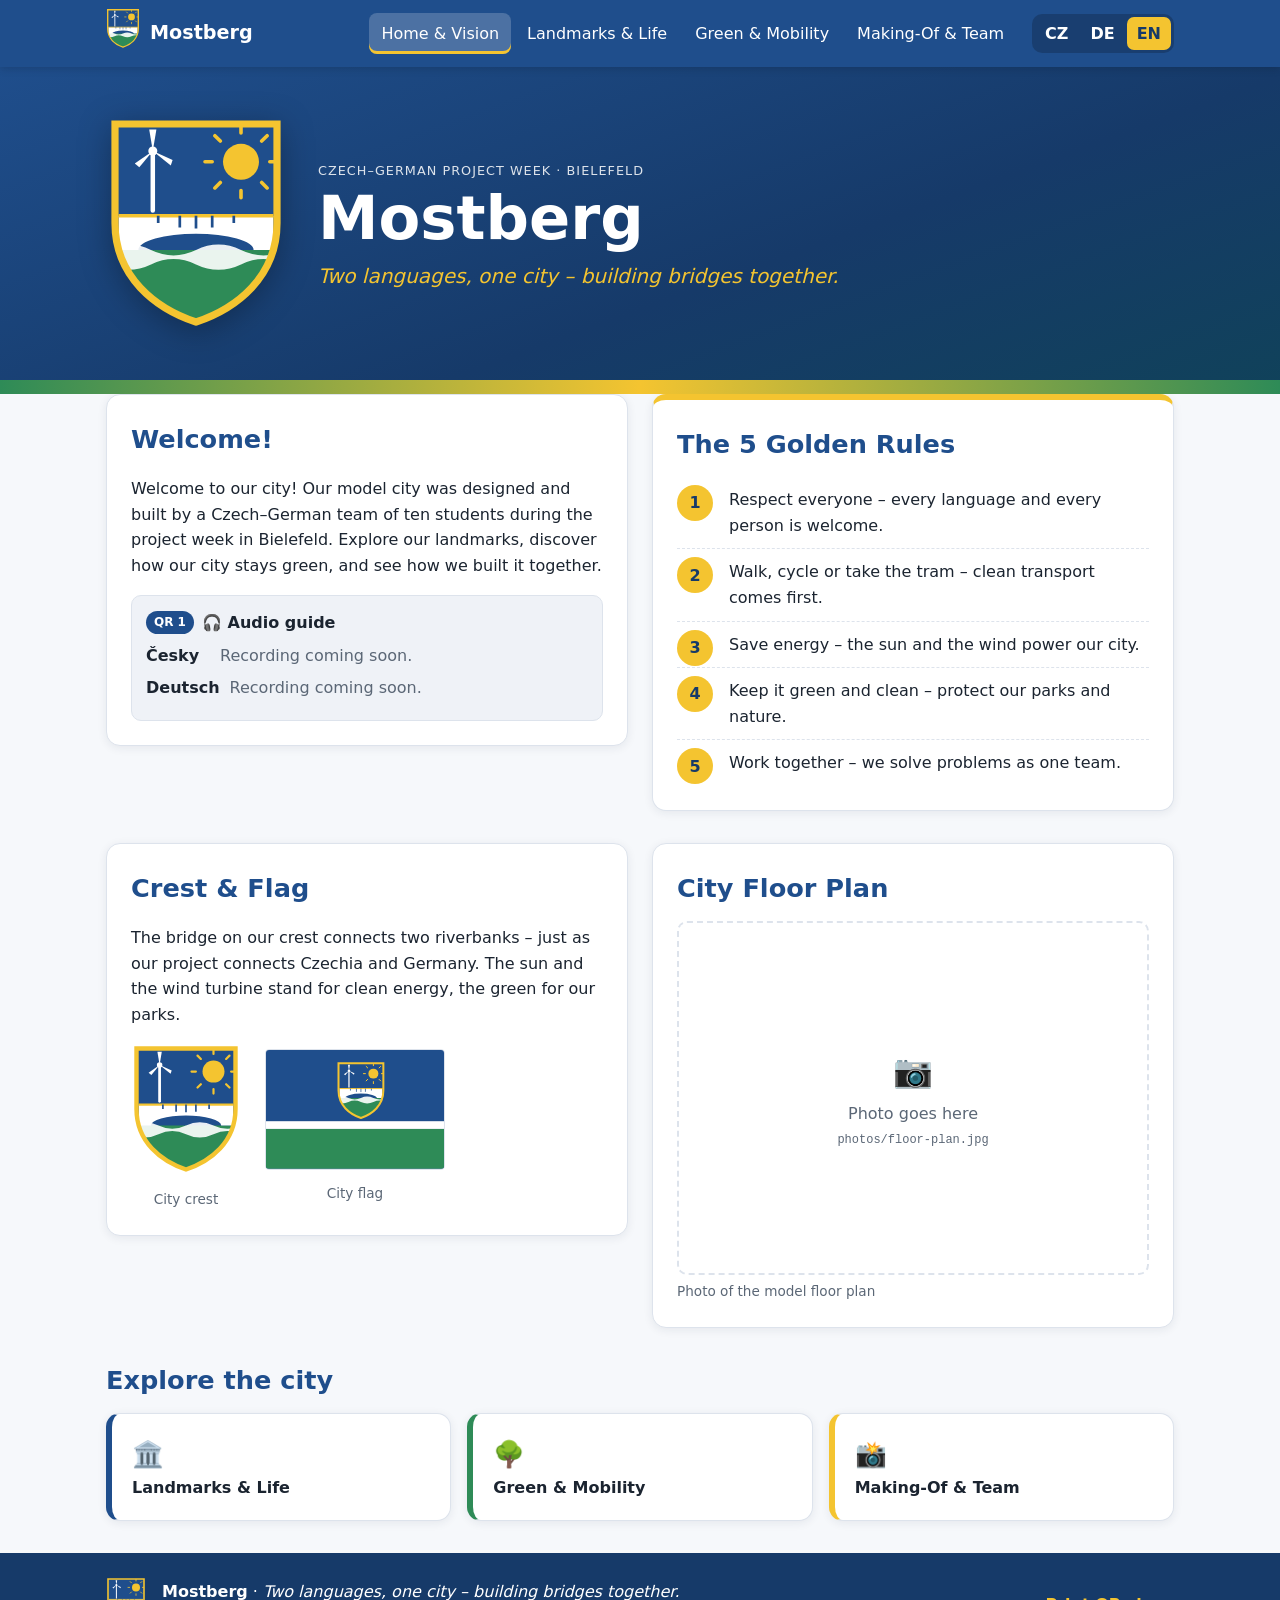
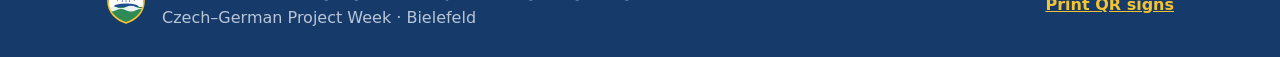
==== index.html @ d4d37b9b "Add trilingual city website (CZ/DE/EN) with QR station signs Co-Authored-By: Claude Opus 5.5 <norepl" ====
<!doctype html>
<html lang="cs">
<head>
<meta charset="utf-8">
<meta name="viewport" content="width=device-width, initial-scale=1">
<title>Mostberg</title>
<link rel="stylesheet" href="css/style.css">
</head>
<body data-title-key="nav.home">
<header id="site-header" data-page="home"></header>

<div class="hero">
  <div class="wrap hero-grid">
    <div class="hero-crest" data-crest></div>
    <div>
      <p class="kicker" data-t="home.kicker"></p>
      <h1 data-city></h1>
      <p class="motto" data-t="home.motto"></p>
    </div>
  </div>
</div>

<main class="wrap">
  <section id="welcome" class="station grid-2">
    <div class="card">
      <h2 data-t="home.welcomeTitle"></h2>
      <p data-t="home.welcome"></p>
      <div class="audio" data-audio="1"></div>
    </div>
    <div class="card rules-card" id="rules">
      <h2 data-t="home.rulesTitle"></h2>
      <ol class="rules" data-list="home.rules"></ol>
    </div>
  </section>

  <section id="identity" class="grid-2">
    <div class="card">
      <h2 data-t="home.identityTitle"></h2>
      <p data-t="home.identity"></p>
      <div class="identity">
        <figure><div class="crest-box" data-crest></div><figcaption data-t="home.crestCap"></figcaption></figure>
        <figure><div class="flag-box" data-flag></div><figcaption data-t="home.flagCap"></figcaption></figure>
      </div>
    </div>
    <div class="card">
      <h2 data-t="home.planTitle"></h2>
      <figure class="photo" data-photo="photos/floor-plan.jpg" data-cap="home.planCap"></figure>
    </div>
  </section>

  <section>
    <h2 data-t="home.explore"></h2>
    <div class="tiles">
      <a class="tile" data-href="landmarks.html"><span>🏛️</span><b data-t="nav.landmarks"></b></a>
      <a class="tile green" data-href="green.html"><span>🌳</span><b data-t="nav.green"></b></a>
      <a class="tile gold" data-href="team.html"><span>📸</span><b data-t="nav.team"></b></a>
    </div>
  </section>
</main>

<footer id="site-footer"></footer>
<script src="js/content.js"></script>
<script src="js/site.js"></script>
</body>
</html>
---- css/style.css ----
:root {
  --blue: #1f4e8c;
  --blue-d: #163a69;
  --green: #2e8b57;
  --gold: #f4c430;
  --bg: #f6f8fb;
  --card: #ffffff;
  --ink: #1b2430;
  --muted: #5b6776;
  --line: #dde3ec;
  --radius: 14px;
  --shadow: 0 2px 10px rgba(20, 40, 70, .08);
}
@media (prefers-color-scheme: dark) {
  :root {
    --bg: #0f1620;
    --card: #17212e;
    --ink: #e8edf4;
    --muted: #9aa7b8;
    --line: #2a3747;
    --shadow: 0 2px 10px rgba(0, 0, 0, .35);
  }
}

* { box-sizing: border-box; }
html { scroll-behavior: smooth; scroll-padding-top: 80px; }
body {
  margin: 0;
  font-family: "Segoe UI", system-ui, -apple-system, Roboto, "Helvetica Neue", Arial, sans-serif;
  background: var(--bg);
  color: var(--ink);
  line-height: 1.6;
}
img { max-width: 100%; display: block; }
a { color: var(--blue); }
@media (prefers-color-scheme: dark) { a { color: #8fb6ec; } }
.muted { color: var(--muted); }
.wrap { max-width: 1100px; margin: 0 auto; padding: 0 16px; }

/* ---------- Header ---------- */
#site-header {
  position: sticky; top: 0; z-index: 10;
  background: var(--blue); color: #fff;
  box-shadow: 0 2px 8px rgba(0,0,0,.15);
}
.bar {
  max-width: 1100px; margin: 0 auto; padding: 8px 16px;
  display: flex; align-items: center; gap: 16px; flex-wrap: wrap;
}
.brand { display: flex; align-items: center; gap: 10px; color: #fff; text-decoration: none; font-weight: 700; font-size: 1.2rem; }
.brand-crest svg { width: 34px; height: 41px; }
.nav { display: flex; gap: 4px; margin-left: auto; flex-wrap: wrap; }
.nav a {
  color: #fff; text-decoration: none; padding: 8px 12px; border-radius: 8px;
  font-weight: 500; white-space: nowrap;
}
.nav a:hover { background: rgba(255,255,255,.12); }
.nav a[aria-current="page"] { background: rgba(255,255,255,.2); box-shadow: inset 0 -3px 0 var(--gold); }
.langs { display: flex; gap: 2px; background: rgba(0,0,0,.2); padding: 3px; border-radius: 10px; }
.langs button {
  border: 0; background: transparent; color: #fff; font: inherit; font-weight: 700;
  padding: 4px 10px; border-radius: 7px; cursor: pointer;
}
.langs button[aria-pressed="true"] { background: var(--gold); color: var(--blue-d); }
.menu-btn { display: none; margin-left: auto; background: none; border: 0; color: #fff; font-size: 1.6rem; cursor: pointer; }

@media (max-width: 860px) {
  .menu-btn { display: block; }
  .nav { display: none; width: 100%; flex-direction: column; margin: 0; }
  #site-header.open .nav { display: flex; }
  .langs { order: 2; }
  .bar { gap: 10px; }
}

/* ---------- Hero ---------- */
.hero {
  background: linear-gradient(160deg, var(--blue) 0%, var(--blue-d) 60%, #10425a 100%);
  color: #fff; padding: 48px 0 56px; position: relative; overflow: hidden;
}
.hero::after {
  content: ""; position: absolute; left: 0; right: 0; bottom: 0; height: 14px;
  background: linear-gradient(90deg, var(--green), var(--gold), var(--green));
}
.hero-grid { display: grid; grid-template-columns: 180px 1fr; gap: 32px; align-items: center; }
.hero-crest svg { width: 180px; height: auto; filter: drop-shadow(0 6px 16px rgba(0,0,0,.3)); }
.kicker { text-transform: uppercase; letter-spacing: .08em; font-size: .8rem; opacity: .85; margin: 0; }
.hero h1 { font-size: clamp(2.4rem, 6vw, 3.8rem); margin: 4px 0 8px; line-height: 1.1; }
.motto { font-size: 1.25rem; font-style: italic; color: var(--gold); margin: 0; }
@media (max-width: 640px) {
  .hero-grid { grid-template-columns: 1fr; text-align: center; }
  .hero-crest svg { width: 130px; margin: 0 auto; }
}

.page-head { background: var(--blue); color: #fff; padding: 36px 0 40px; position: relative; }
.page-head::after { content: ""; position: absolute; left: 0; right: 0; bottom: 0; height: 8px; background: linear-gradient(90deg, var(--green), var(--gold), var(--green)); }
.page-head h1 { margin: 0 0 6px; font-size: clamp(1.8rem, 5vw, 2.6rem); }
.page-head p { margin: 0; opacity: .9; max-width: 720px; }

/* ---------- Sections & cards ---------- */
main { padding: 32px 0 48px; }
section { margin: 0 0 32px; }
h2 { color: var(--blue); margin: 0 0 12px; font-size: 1.6rem; }
@media (prefers-color-scheme: dark) { h2 { color: #8fb6ec; } }
h3 { margin: 0 0 6px; }
.card {
  background: var(--card); border: 1px solid var(--line); border-radius: var(--radius);
  box-shadow: var(--shadow); padding: 24px;
}
.grid-2 { display: grid; grid-template-columns: 1fr 1fr; gap: 24px; align-items: start; }
.grid-3 { display: grid; grid-template-columns: repeat(3, 1fr); gap: 20px; }
@media (max-width: 760px) { .grid-2, .grid-3 { grid-template-columns: 1fr; } }

.station { scroll-margin-top: 80px; transition: box-shadow .3s; }
.flash { animation: flash 2.2s ease-out; }
@keyframes flash { 0%, 30% { box-shadow: 0 0 0 4px var(--gold), var(--shadow); } 100% { box-shadow: var(--shadow); } }

/* Golden rules */
.rules { counter-reset: r; list-style: none; padding: 0; margin: 0; }
.rules li {
  counter-increment: r; position: relative; padding: 10px 0 10px 52px;
  border-bottom: 1px dashed var(--line); font-weight: 500;
}
.rules li:last-child { border-bottom: 0; }
.rules li::before {
  content: counter(r); position: absolute; left: 0; top: 8px;
  width: 36px; height: 36px; border-radius: 50%;
  background: var(--gold); color: var(--blue-d); font-weight: 800;
  display: grid; place-items: center;
}
.rules-card { border-top: 6px solid var(--gold); }

/* Identity */
.identity { display: flex; gap: 24px; align-items: center; flex-wrap: wrap; margin-top: 12px; }
.identity figure { margin: 0; text-align: center; }
.identity .crest-box svg { width: 110px; height: auto; }
.identity .flag-box svg { width: 180px; height: auto; border: 1px solid var(--line); border-radius: 4px; }
.identity figcaption, figure figcaption { font-size: .85rem; color: var(--muted); margin-top: 6px; }

/* Photos */
figure.photo { margin: 0; }
figure.photo img { border-radius: 10px; width: 100%; aspect-ratio: 4/3; object-fit: cover; background: var(--line); }
.ph {
  aspect-ratio: 4/3; border-radius: 10px; border: 2px dashed var(--line);
  display: flex; flex-direction: column; align-items: center; justify-content: center; gap: 4px;
  color: var(--muted); text-align: center; padding: 12px;
}
.ph-icon { font-size: 2rem; }
.ph code { font-size: .75rem; }
.photos-2 { display: grid; grid-template-columns: 1fr 1fr; gap: 12px; }

/* Audio */
.audio {
  margin-top: 16px; padding: 14px; border-radius: 10px;
  background: rgba(31, 78, 140, .07); border: 1px solid var(--line);
}
.audio-head { font-weight: 700; margin-bottom: 8px; display: flex; align-items: center; gap: 8px; }
.qr-badge { background: var(--blue); color: #fff; font-size: .75rem; padding: 2px 8px; border-radius: 999px; }
.audio-row { display: flex; align-items: center; gap: 10px; margin: 6px 0; flex-wrap: wrap; }
.audio-lang { min-width: 64px; font-weight: 600; }
.audio audio { flex: 1; min-width: 200px; height: 36px; }

/* Explore tiles */
.tiles { display: grid; grid-template-columns: repeat(3, 1fr); gap: 16px; }
.tile {
  display: block; text-decoration: none; color: var(--ink);
  background: var(--card); border: 1px solid var(--line); border-radius: var(--radius);
  padding: 20px; box-shadow: var(--shadow); border-left: 6px solid var(--blue);
  font-weight: 700; transition: transform .15s;
}
.tile:hover { transform: translateY(-2px); }
.tile.green { border-left-color: var(--green); }
.tile.gold { border-left-color: var(--gold); }
.tile span { display: block; font-size: 1.6rem; }
@media (max-width: 760px) { .tiles { grid-template-columns: 1fr; } }

/* Diary */
.timeline { display: grid; grid-template-columns: 1fr 1fr; gap: 20px; }
.day { border-top: 6px solid var(--blue); }
.day.two { border-top-color: var(--green); }
@media (max-width: 760px) { .timeline { grid-template-columns: 1fr; } }

/* Team */
.pairs { display: grid; grid-template-columns: repeat(auto-fill, minmax(200px, 1fr)); gap: 16px; }
.pair { padding: 18px; }
.pair-num { font-weight: 800; color: var(--blue); }
@media (prefers-color-scheme: dark) { .pair-num { color: #8fb6ec; } }
.pair-role { font-size: .9rem; color: var(--muted); margin-bottom: 8px; min-height: 2.8em; }
.pair ul { list-style: none; padding: 0; margin: 0; }
.pair li { display: flex; gap: 8px; align-items: center; margin: 4px 0; }
.tag { font-size: .7rem; font-weight: 800; padding: 1px 6px; border-radius: 4px; color: #fff; }
.tag.cz { background: #c8102e; }
.tag.de { background: #222; }

/* Gallery */
.gallery { display: grid; grid-template-columns: repeat(auto-fill, minmax(180px, 1fr)); gap: 10px; }
.gallery img { width: 100%; aspect-ratio: 1; object-fit: cover; border-radius: 8px; transition: transform .15s; }
.gallery a:hover img { transform: scale(1.03); }
.gallery .empty { grid-column: 1 / -1; }

/* Footer */
#site-footer { background: var(--blue-d); color: #fff; padding: 24px 0; }
.foot-inner { max-width: 1100px; margin: 0 auto; padding: 0 16px; display: flex; align-items: center; gap: 16px; flex-wrap: wrap; }
.foot-crest svg { width: 40px; height: auto; }
#site-footer .muted { color: #b9c6d8; }
.print-link { margin-left: auto; color: var(--gold) !important; font-weight: 600; }
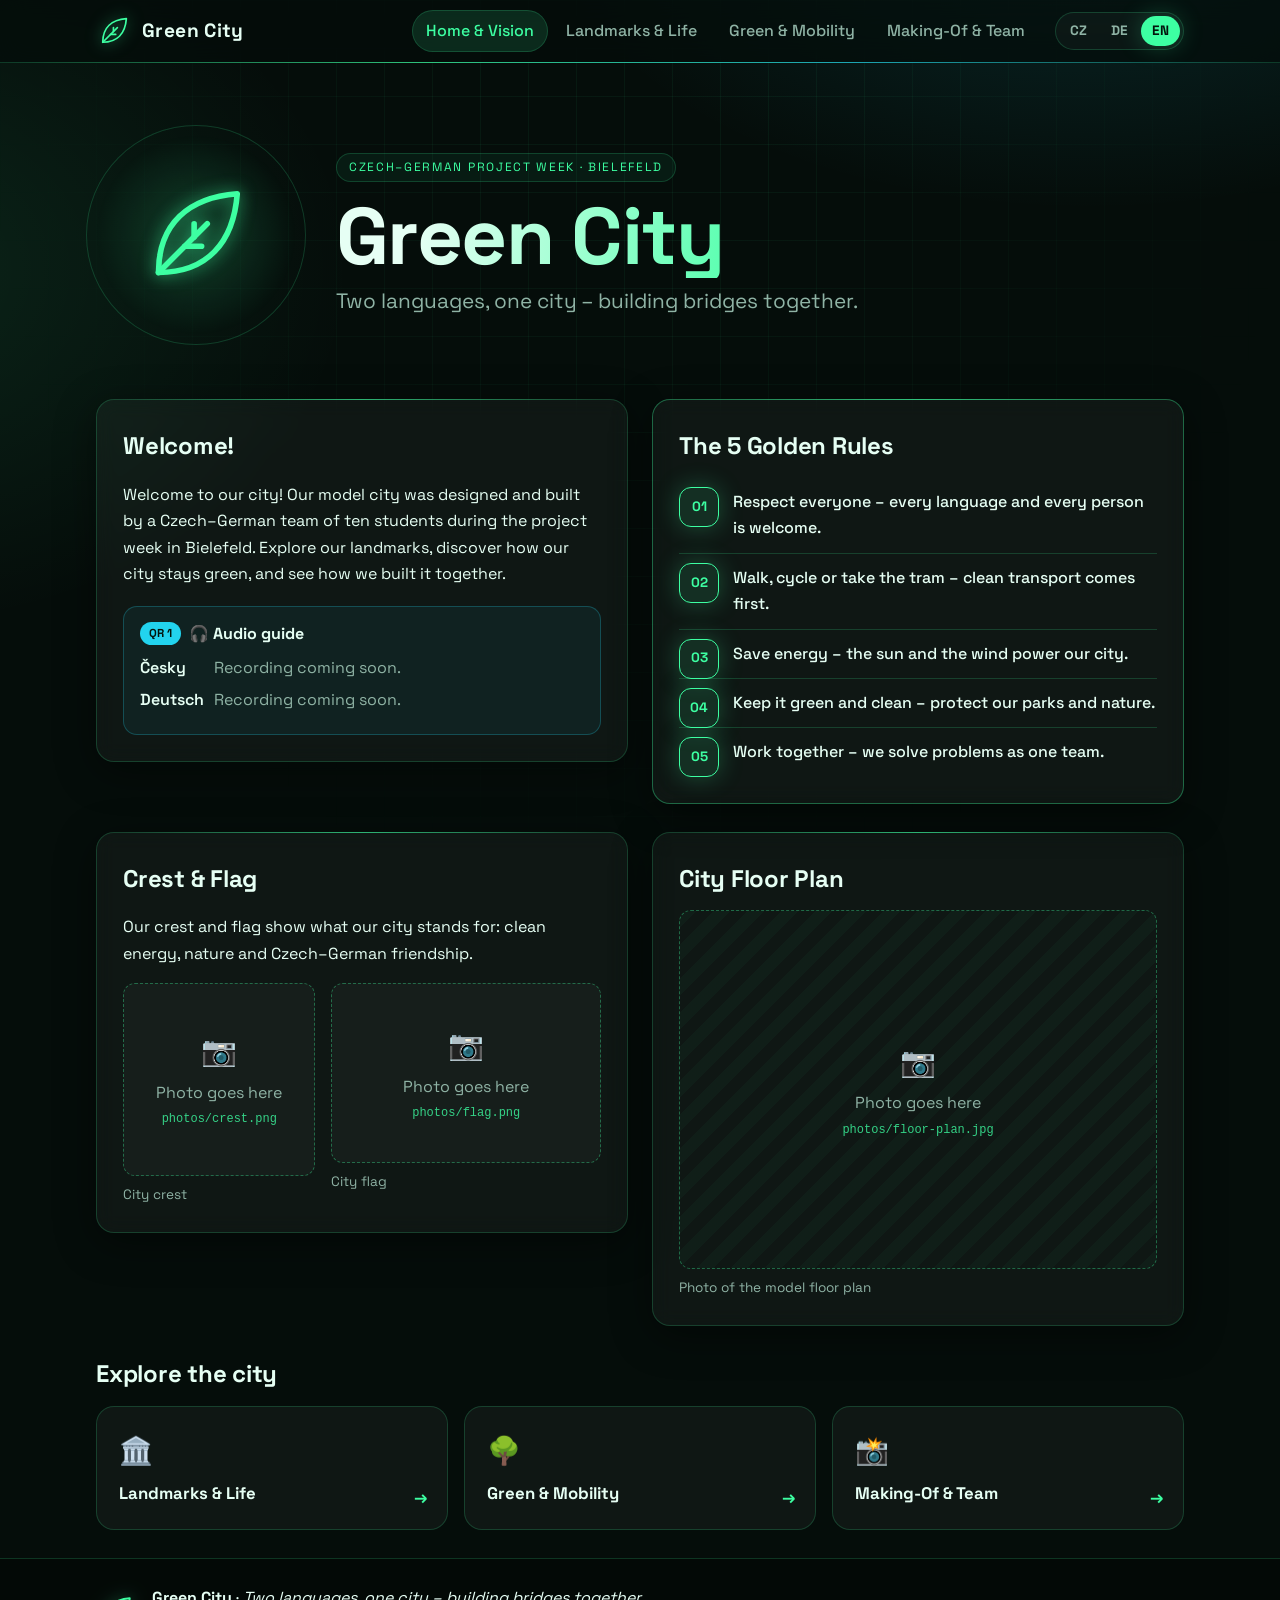
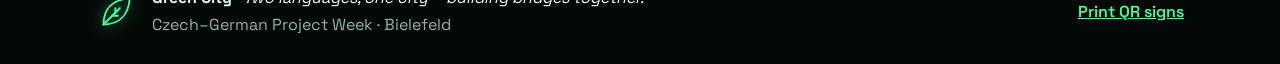
==== commit 98b8fa48: "Futuristic green theme; crest, flag and name left for the team's own designs Co-Authored-By: Claude " ====
--- a/index.html
+++ b/index.html
@@ -3,7 +3,7 @@
 <head>
 <meta charset="utf-8">
 <meta name="viewport" content="width=device-width, initial-scale=1">
-<title>Mostberg</title>
+<title>City</title>
 <link rel="stylesheet" href="css/style.css">
 </head>
 <body data-title-key="nav.home">
@@ -38,8 +38,8 @@
       <h2 data-t="home.identityTitle"></h2>
       <p data-t="home.identity"></p>
       <div class="identity">
-        <figure><div class="crest-box" data-crest></div><figcaption data-t="home.crestCap"></figcaption></figure>
-        <figure><div class="flag-box" data-flag></div><figcaption data-t="home.flagCap"></figcaption></figure>
+        <figure class="photo" data-photo="photos/crest.png" data-cap="home.crestCap"></figure>
+        <figure class="photo" data-photo="photos/flag.png" data-cap="home.flagCap"></figure>
       </div>
     </div>
     <div class="card">
--- a/css/style.css
+++ b/css/style.css
@@ -1,160 +1,188 @@
+@import url("https://fonts.googleapis.com/css2?family=Space+Grotesk:wght@400;500;600;700&display=swap");
+
 :root {
-  --blue: #1f4e8c;
-  --blue-d: #163a69;
-  --green: #2e8b57;
-  --gold: #f4c430;
-  --bg: #f6f8fb;
-  --card: #ffffff;
-  --ink: #1b2430;
-  --muted: #5b6776;
-  --line: #dde3ec;
-  --radius: 14px;
-  --shadow: 0 2px 10px rgba(20, 40, 70, .08);
-}
-@media (prefers-color-scheme: dark) {
-  :root {
-    --bg: #0f1620;
-    --card: #17212e;
-    --ink: #e8edf4;
-    --muted: #9aa7b8;
-    --line: #2a3747;
-    --shadow: 0 2px 10px rgba(0, 0, 0, .35);
-  }
+  --bg: #050d0a;
+  --bg-2: #0a1a14;
+  --card: rgba(255, 255, 255, .045);
+  --card-solid: #0d1f18;
+  --ink: #e6fff4;
+  --muted: #8fb3a5;
+  --line: rgba(61, 255, 162, .18);
+  --neon: #3dffa2;
+  --neon-2: #22d3ee;
+  --lime: #b6ff3d;
+  --on-neon: #03140c;
+  --radius: 18px;
+  --glow: 0 0 24px rgba(61, 255, 162, .25);
+  --shadow: 0 10px 40px rgba(0, 0, 0, .45);
+  color-scheme: dark;
 }
 
 * { box-sizing: border-box; }
-html { scroll-behavior: smooth; scroll-padding-top: 80px; }
+html { scroll-behavior: smooth; scroll-padding-top: 84px; }
 body {
   margin: 0;
-  font-family: "Segoe UI", system-ui, -apple-system, Roboto, "Helvetica Neue", Arial, sans-serif;
-  background: var(--bg);
+  font-family: "Space Grotesk", "Segoe UI", system-ui, -apple-system, Roboto, Arial, sans-serif;
   color: var(--ink);
-  line-height: 1.6;
+  line-height: 1.65;
+  background:
+    radial-gradient(900px 500px at 85% -10%, rgba(34, 211, 238, .14), transparent 60%),
+    radial-gradient(800px 600px at -10% 30%, rgba(61, 255, 162, .10), transparent 60%),
+    var(--bg);
+  background-attachment: fixed;
+  min-height: 100vh;
+}
+body::before {
+  content: ""; position: fixed; inset: 0; z-index: -1; pointer-events: none;
+  background-image:
+    linear-gradient(rgba(61, 255, 162, .05) 1px, transparent 1px),
+    linear-gradient(90deg, rgba(61, 255, 162, .05) 1px, transparent 1px);
+  background-size: 48px 48px;
+  mask-image: radial-gradient(ellipse at 50% 0%, #000 20%, transparent 75%);
+  -webkit-mask-image: radial-gradient(ellipse at 50% 0%, #000 20%, transparent 75%);
 }
 img { max-width: 100%; display: block; }
-a { color: var(--blue); }
-@media (prefers-color-scheme: dark) { a { color: #8fb6ec; } }
+a { color: var(--neon); }
 .muted { color: var(--muted); }
-.wrap { max-width: 1100px; margin: 0 auto; padding: 0 16px; }
+.wrap { max-width: 1120px; margin: 0 auto; padding: 0 16px; }
 
 /* ---------- Header ---------- */
 #site-header {
   position: sticky; top: 0; z-index: 10;
-  background: var(--blue); color: #fff;
-  box-shadow: 0 2px 8px rgba(0,0,0,.15);
-}
-.bar {
-  max-width: 1100px; margin: 0 auto; padding: 8px 16px;
-  display: flex; align-items: center; gap: 16px; flex-wrap: wrap;
-}
-.brand { display: flex; align-items: center; gap: 10px; color: #fff; text-decoration: none; font-weight: 700; font-size: 1.2rem; }
-.brand-crest svg { width: 34px; height: 41px; }
+  background: rgba(5, 13, 10, .72);
+  backdrop-filter: blur(14px); -webkit-backdrop-filter: blur(14px);
+  border-bottom: 1px solid var(--line);
+}
+#site-header::after {
+  content: ""; position: absolute; left: 0; right: 0; bottom: -1px; height: 1px;
+  background: linear-gradient(90deg, transparent, var(--neon), var(--neon-2), transparent);
+  opacity: .7;
+}
+.bar { max-width: 1120px; margin: 0 auto; padding: 10px 16px; display: flex; align-items: center; gap: 16px; flex-wrap: wrap; }
+.brand { display: flex; align-items: center; gap: 10px; color: var(--ink); text-decoration: none; font-weight: 700; font-size: 1.2rem; letter-spacing: .02em; }
+.brand-crest { width: 36px; height: 36px; display: grid; place-items: center; }
+.brand-crest img { max-height: 36px; width: auto; }
 .nav { display: flex; gap: 4px; margin-left: auto; flex-wrap: wrap; }
 .nav a {
-  color: #fff; text-decoration: none; padding: 8px 12px; border-radius: 8px;
-  font-weight: 500; white-space: nowrap;
-}
-.nav a:hover { background: rgba(255,255,255,.12); }
-.nav a[aria-current="page"] { background: rgba(255,255,255,.2); box-shadow: inset 0 -3px 0 var(--gold); }
-.langs { display: flex; gap: 2px; background: rgba(0,0,0,.2); padding: 3px; border-radius: 10px; }
+  color: var(--muted); text-decoration: none; padding: 8px 14px; border-radius: 999px;
+  font-weight: 500; white-space: nowrap; transition: color .2s, background .2s;
+}
+.nav a:hover { color: var(--ink); background: rgba(61, 255, 162, .08); }
+.nav a[aria-current="page"] { color: var(--neon); background: rgba(61, 255, 162, .12); box-shadow: inset 0 0 0 1px var(--line); }
+.langs { display: flex; gap: 2px; padding: 3px; border-radius: 999px; border: 1px solid var(--line); background: rgba(255, 255, 255, .03); }
 .langs button {
-  border: 0; background: transparent; color: #fff; font: inherit; font-weight: 700;
-  padding: 4px 10px; border-radius: 7px; cursor: pointer;
-}
-.langs button[aria-pressed="true"] { background: var(--gold); color: var(--blue-d); }
-.menu-btn { display: none; margin-left: auto; background: none; border: 0; color: #fff; font-size: 1.6rem; cursor: pointer; }
-
-@media (max-width: 860px) {
+  border: 0; background: transparent; color: var(--muted); font: inherit; font-weight: 700; font-size: .85rem;
+  padding: 4px 11px; border-radius: 999px; cursor: pointer;
+}
+.langs button[aria-pressed="true"] { background: var(--neon); color: var(--on-neon); box-shadow: var(--glow); }
+.menu-btn { display: none; margin-left: auto; background: none; border: 0; color: var(--ink); font-size: 1.6rem; cursor: pointer; }
+@media (max-width: 880px) {
   .menu-btn { display: block; }
   .nav { display: none; width: 100%; flex-direction: column; margin: 0; }
   #site-header.open .nav { display: flex; }
-  .langs { order: 2; }
   .bar { gap: 10px; }
 }
 
+/* ---------- Leaf mark (shown until your crest is added) ---------- */
+.leaf { width: 100%; height: 100%; color: var(--neon); filter: drop-shadow(0 0 8px rgba(61, 255, 162, .6)); }
+
 /* ---------- Hero ---------- */
-.hero {
-  background: linear-gradient(160deg, var(--blue) 0%, var(--blue-d) 60%, #10425a 100%);
-  color: #fff; padding: 48px 0 56px; position: relative; overflow: hidden;
-}
-.hero::after {
-  content: ""; position: absolute; left: 0; right: 0; bottom: 0; height: 14px;
-  background: linear-gradient(90deg, var(--green), var(--gold), var(--green));
-}
-.hero-grid { display: grid; grid-template-columns: 180px 1fr; gap: 32px; align-items: center; }
-.hero-crest svg { width: 180px; height: auto; filter: drop-shadow(0 6px 16px rgba(0,0,0,.3)); }
-.kicker { text-transform: uppercase; letter-spacing: .08em; font-size: .8rem; opacity: .85; margin: 0; }
-.hero h1 { font-size: clamp(2.4rem, 6vw, 3.8rem); margin: 4px 0 8px; line-height: 1.1; }
-.motto { font-size: 1.25rem; font-style: italic; color: var(--gold); margin: 0; }
+.hero { padding: 72px 0 64px; position: relative; overflow: hidden; }
+.hero-grid { display: grid; grid-template-columns: 200px 1fr; gap: 40px; align-items: center; }
+.hero-crest { width: 200px; height: 200px; display: grid; place-items: center; position: relative; }
+.hero-crest::before {
+  content: ""; position: absolute; inset: -10px; border-radius: 50%;
+  border: 1px solid var(--line);
+  background: radial-gradient(circle, rgba(61, 255, 162, .18), transparent 65%);
+  animation: pulse 4s ease-in-out infinite;
+}
+.hero-crest img, .hero-crest svg { position: relative; max-width: 160px; max-height: 160px; width: auto; height: auto; }
+.hero-crest svg { width: 120px; height: 120px; }
+.kicker {
+  display: inline-block; text-transform: uppercase; letter-spacing: .14em; font-size: .75rem; margin: 0;
+  color: var(--neon); border: 1px solid var(--line); padding: 4px 12px; border-radius: 999px; background: rgba(61, 255, 162, .06);
+}
+.hero h1 {
+  font-size: clamp(2.8rem, 8vw, 5rem); margin: 14px 0 6px; line-height: 1.02; letter-spacing: -.02em;
+  background: linear-gradient(100deg, var(--ink) 10%, var(--neon) 55%, var(--neon-2) 95%);
+  -webkit-background-clip: text; background-clip: text; color: transparent;
+}
+.motto { font-size: 1.3rem; color: var(--muted); margin: 0; }
+@keyframes pulse { 0%, 100% { transform: scale(1); opacity: .8; } 50% { transform: scale(1.06); opacity: 1; } }
 @media (max-width: 640px) {
-  .hero-grid { grid-template-columns: 1fr; text-align: center; }
-  .hero-crest svg { width: 130px; margin: 0 auto; }
-}
-
-.page-head { background: var(--blue); color: #fff; padding: 36px 0 40px; position: relative; }
-.page-head::after { content: ""; position: absolute; left: 0; right: 0; bottom: 0; height: 8px; background: linear-gradient(90deg, var(--green), var(--gold), var(--green)); }
-.page-head h1 { margin: 0 0 6px; font-size: clamp(1.8rem, 5vw, 2.6rem); }
-.page-head p { margin: 0; opacity: .9; max-width: 720px; }
+  .hero { padding: 48px 0; }
+  .hero-grid { grid-template-columns: 1fr; text-align: center; justify-items: center; gap: 24px; }
+  .hero-crest { width: 150px; height: 150px; }
+  .hero-crest img { max-width: 120px; max-height: 120px; }
+}
+
+.page-head { padding: 56px 0 24px; }
+.page-head h1 {
+  margin: 0 0 8px; font-size: clamp(2rem, 6vw, 3.2rem); letter-spacing: -.02em; line-height: 1.1;
+  background: linear-gradient(100deg, var(--ink), var(--neon) 70%, var(--neon-2));
+  -webkit-background-clip: text; background-clip: text; color: transparent;
+}
+.page-head p { margin: 0; color: var(--muted); max-width: 720px; font-size: 1.1rem; }
 
 /* ---------- Sections & cards ---------- */
-main { padding: 32px 0 48px; }
-section { margin: 0 0 32px; }
-h2 { color: var(--blue); margin: 0 0 12px; font-size: 1.6rem; }
-@media (prefers-color-scheme: dark) { h2 { color: #8fb6ec; } }
+main { padding: 24px 0 56px; }
+section { margin: 0 0 28px; }
+h2 { color: var(--ink); margin: 0 0 12px; font-size: 1.5rem; letter-spacing: -.01em; }
+h2 > span:first-child:not(:only-child), h2 .ico { color: var(--neon); }
 h3 { margin: 0 0 6px; }
 .card {
-  background: var(--card); border: 1px solid var(--line); border-radius: var(--radius);
-  box-shadow: var(--shadow); padding: 24px;
+  background: var(--card);
+  border: 1px solid var(--line); border-radius: var(--radius);
+  box-shadow: var(--shadow); padding: 26px;
+  backdrop-filter: blur(10px); -webkit-backdrop-filter: blur(10px);
+  position: relative;
+}
+.card::before {
+  content: ""; position: absolute; left: 24px; right: 24px; top: -1px; height: 1px;
+  background: linear-gradient(90deg, transparent, rgba(61, 255, 162, .6), transparent);
 }
 .grid-2 { display: grid; grid-template-columns: 1fr 1fr; gap: 24px; align-items: start; }
-.grid-3 { display: grid; grid-template-columns: repeat(3, 1fr); gap: 20px; }
-@media (max-width: 760px) { .grid-2, .grid-3 { grid-template-columns: 1fr; } }
-
-.station { scroll-margin-top: 80px; transition: box-shadow .3s; }
-.flash { animation: flash 2.2s ease-out; }
-@keyframes flash { 0%, 30% { box-shadow: 0 0 0 4px var(--gold), var(--shadow); } 100% { box-shadow: var(--shadow); } }
+@media (max-width: 760px) { .grid-2 { grid-template-columns: 1fr; } }
+
+.station { transition: box-shadow .3s; }
+.flash { animation: flash 2.4s ease-out; }
+@keyframes flash { 0%, 35% { box-shadow: 0 0 0 2px var(--neon), 0 0 40px rgba(61, 255, 162, .45); } 100% { box-shadow: var(--shadow); } }
 
 /* Golden rules */
 .rules { counter-reset: r; list-style: none; padding: 0; margin: 0; }
-.rules li {
-  counter-increment: r; position: relative; padding: 10px 0 10px 52px;
-  border-bottom: 1px dashed var(--line); font-weight: 500;
-}
+.rules li { counter-increment: r; position: relative; padding: 11px 0 11px 54px; border-bottom: 1px solid var(--line); font-weight: 500; }
 .rules li:last-child { border-bottom: 0; }
 .rules li::before {
-  content: counter(r); position: absolute; left: 0; top: 8px;
-  width: 36px; height: 36px; border-radius: 50%;
-  background: var(--gold); color: var(--blue-d); font-weight: 800;
-  display: grid; place-items: center;
-}
-.rules-card { border-top: 6px solid var(--gold); }
+  content: counter(r, decimal-leading-zero); position: absolute; left: 0; top: 9px;
+  width: 38px; height: 38px; border-radius: 12px;
+  background: rgba(61, 255, 162, .1); border: 1px solid var(--neon); color: var(--neon);
+  font-weight: 700; font-size: .85rem; display: grid; place-items: center; box-shadow: var(--glow);
+}
+.rules-card { border-color: rgba(61, 255, 162, .35); }
 
 /* Identity */
-.identity { display: flex; gap: 24px; align-items: center; flex-wrap: wrap; margin-top: 12px; }
-.identity figure { margin: 0; text-align: center; }
-.identity .crest-box svg { width: 110px; height: auto; }
-.identity .flag-box svg { width: 180px; height: auto; border: 1px solid var(--line); border-radius: 4px; }
-.identity figcaption, figure figcaption { font-size: .85rem; color: var(--muted); margin-top: 6px; }
+.identity { display: grid; grid-template-columns: 1fr 1.4fr; gap: 16px; margin-top: 14px; }
+.identity figure.photo img, .identity .ph { aspect-ratio: 1; object-fit: contain; background: rgba(255, 255, 255, .03); }
+.identity figure:last-child img, .identity figure:last-child .ph { aspect-ratio: 3/2; }
 
 /* Photos */
-figure.photo { margin: 0; }
-figure.photo img { border-radius: 10px; width: 100%; aspect-ratio: 4/3; object-fit: cover; background: var(--line); }
+figure { margin: 0; }
+figure figcaption { font-size: .85rem; color: var(--muted); margin-top: 8px; }
+figure.photo img { border-radius: 12px; width: 100%; aspect-ratio: 4/3; object-fit: cover; border: 1px solid var(--line); }
 .ph {
-  aspect-ratio: 4/3; border-radius: 10px; border: 2px dashed var(--line);
+  aspect-ratio: 4/3; border-radius: 12px; border: 1px dashed rgba(61, 255, 162, .35);
+  background: repeating-linear-gradient(135deg, rgba(61, 255, 162, .03) 0 12px, transparent 12px 24px);
   display: flex; flex-direction: column; align-items: center; justify-content: center; gap: 4px;
   color: var(--muted); text-align: center; padding: 12px;
 }
-.ph-icon { font-size: 2rem; }
-.ph code { font-size: .75rem; }
+.ph-icon { font-size: 1.8rem; }
+.ph code { font-size: .75rem; color: var(--neon); opacity: .8; word-break: break-all; }
 .photos-2 { display: grid; grid-template-columns: 1fr 1fr; gap: 12px; }
 
 /* Audio */
-.audio {
-  margin-top: 16px; padding: 14px; border-radius: 10px;
-  background: rgba(31, 78, 140, .07); border: 1px solid var(--line);
-}
+.audio { margin-top: 18px; padding: 14px 16px; border-radius: 14px; background: rgba(34, 211, 238, .06); border: 1px solid rgba(34, 211, 238, .25); }
 .audio-head { font-weight: 700; margin-bottom: 8px; display: flex; align-items: center; gap: 8px; }
-.qr-badge { background: var(--blue); color: #fff; font-size: .75rem; padding: 2px 8px; border-radius: 999px; }
+.qr-badge { background: var(--neon-2); color: var(--on-neon); font-size: .72rem; font-weight: 700; padding: 2px 9px; border-radius: 999px; }
 .audio-row { display: flex; align-items: center; gap: 10px; margin: 6px 0; flex-wrap: wrap; }
 .audio-lang { min-width: 64px; font-weight: 600; }
 .audio audio { flex: 1; min-width: 200px; height: 36px; }
@@ -164,42 +192,45 @@
 .tile {
   display: block; text-decoration: none; color: var(--ink);
   background: var(--card); border: 1px solid var(--line); border-radius: var(--radius);
-  padding: 20px; box-shadow: var(--shadow); border-left: 6px solid var(--blue);
-  font-weight: 700; transition: transform .15s;
-}
-.tile:hover { transform: translateY(-2px); }
-.tile.green { border-left-color: var(--green); }
-.tile.gold { border-left-color: var(--gold); }
-.tile span { display: block; font-size: 1.6rem; }
+  padding: 22px; font-weight: 700; font-size: 1.05rem; position: relative; overflow: hidden;
+  transition: transform .2s, border-color .2s, box-shadow .2s;
+}
+.tile::after { content: "→"; position: absolute; right: 20px; bottom: 18px; color: var(--neon); transition: transform .2s; }
+.tile:hover { transform: translateY(-3px); border-color: var(--neon); box-shadow: var(--glow); }
+.tile:hover::after { transform: translateX(4px); }
+.tile span { display: block; font-size: 1.7rem; margin-bottom: 6px; }
 @media (max-width: 760px) { .tiles { grid-template-columns: 1fr; } }
 
 /* Diary */
 .timeline { display: grid; grid-template-columns: 1fr 1fr; gap: 20px; }
-.day { border-top: 6px solid var(--blue); }
-.day.two { border-top-color: var(--green); }
+.day h3 { color: var(--neon); }
+.day.two h3 { color: var(--neon-2); }
 @media (max-width: 760px) { .timeline { grid-template-columns: 1fr; } }
 
 /* Team */
 .pairs { display: grid; grid-template-columns: repeat(auto-fill, minmax(200px, 1fr)); gap: 16px; }
-.pair { padding: 18px; }
-.pair-num { font-weight: 800; color: var(--blue); }
-@media (prefers-color-scheme: dark) { .pair-num { color: #8fb6ec; } }
-.pair-role { font-size: .9rem; color: var(--muted); margin-bottom: 8px; min-height: 2.8em; }
+.pair { padding: 20px; }
+.pair-num { font-weight: 700; color: var(--neon); text-transform: uppercase; letter-spacing: .1em; font-size: .8rem; }
+.pair-role { font-size: .92rem; color: var(--muted); margin: 4px 0 10px; min-height: 2.8em; }
 .pair ul { list-style: none; padding: 0; margin: 0; }
 .pair li { display: flex; gap: 8px; align-items: center; margin: 4px 0; }
-.tag { font-size: .7rem; font-weight: 800; padding: 1px 6px; border-radius: 4px; color: #fff; }
-.tag.cz { background: #c8102e; }
-.tag.de { background: #222; }
+.tag { font-size: .68rem; font-weight: 700; padding: 1px 7px; border-radius: 6px; border: 1px solid var(--line); color: var(--neon); }
+.tag.de { color: var(--neon-2); border-color: rgba(34, 211, 238, .35); }
 
 /* Gallery */
 .gallery { display: grid; grid-template-columns: repeat(auto-fill, minmax(180px, 1fr)); gap: 10px; }
-.gallery img { width: 100%; aspect-ratio: 1; object-fit: cover; border-radius: 8px; transition: transform .15s; }
+.gallery img { width: 100%; aspect-ratio: 1; object-fit: cover; border-radius: 12px; border: 1px solid var(--line); transition: transform .2s; }
 .gallery a:hover img { transform: scale(1.03); }
 .gallery .empty { grid-column: 1 / -1; }
 
 /* Footer */
-#site-footer { background: var(--blue-d); color: #fff; padding: 24px 0; }
-.foot-inner { max-width: 1100px; margin: 0 auto; padding: 0 16px; display: flex; align-items: center; gap: 16px; flex-wrap: wrap; }
-.foot-crest svg { width: 40px; height: auto; }
-#site-footer .muted { color: #b9c6d8; }
-.print-link { margin-left: auto; color: var(--gold) !important; font-weight: 600; }
+#site-footer { border-top: 1px solid var(--line); background: rgba(0, 0, 0, .3); padding: 26px 0; }
+.foot-inner { max-width: 1120px; margin: 0 auto; padding: 0 16px; display: flex; align-items: center; gap: 16px; flex-wrap: wrap; }
+.foot-crest { width: 40px; height: 40px; display: grid; place-items: center; }
+.foot-crest img { max-height: 40px; width: auto; }
+.print-link { margin-left: auto; font-weight: 600; }
+
+@media (prefers-reduced-motion: reduce) {
+  *, *::before { animation: none !important; transition: none !important; }
+  html { scroll-behavior: auto; }
+}
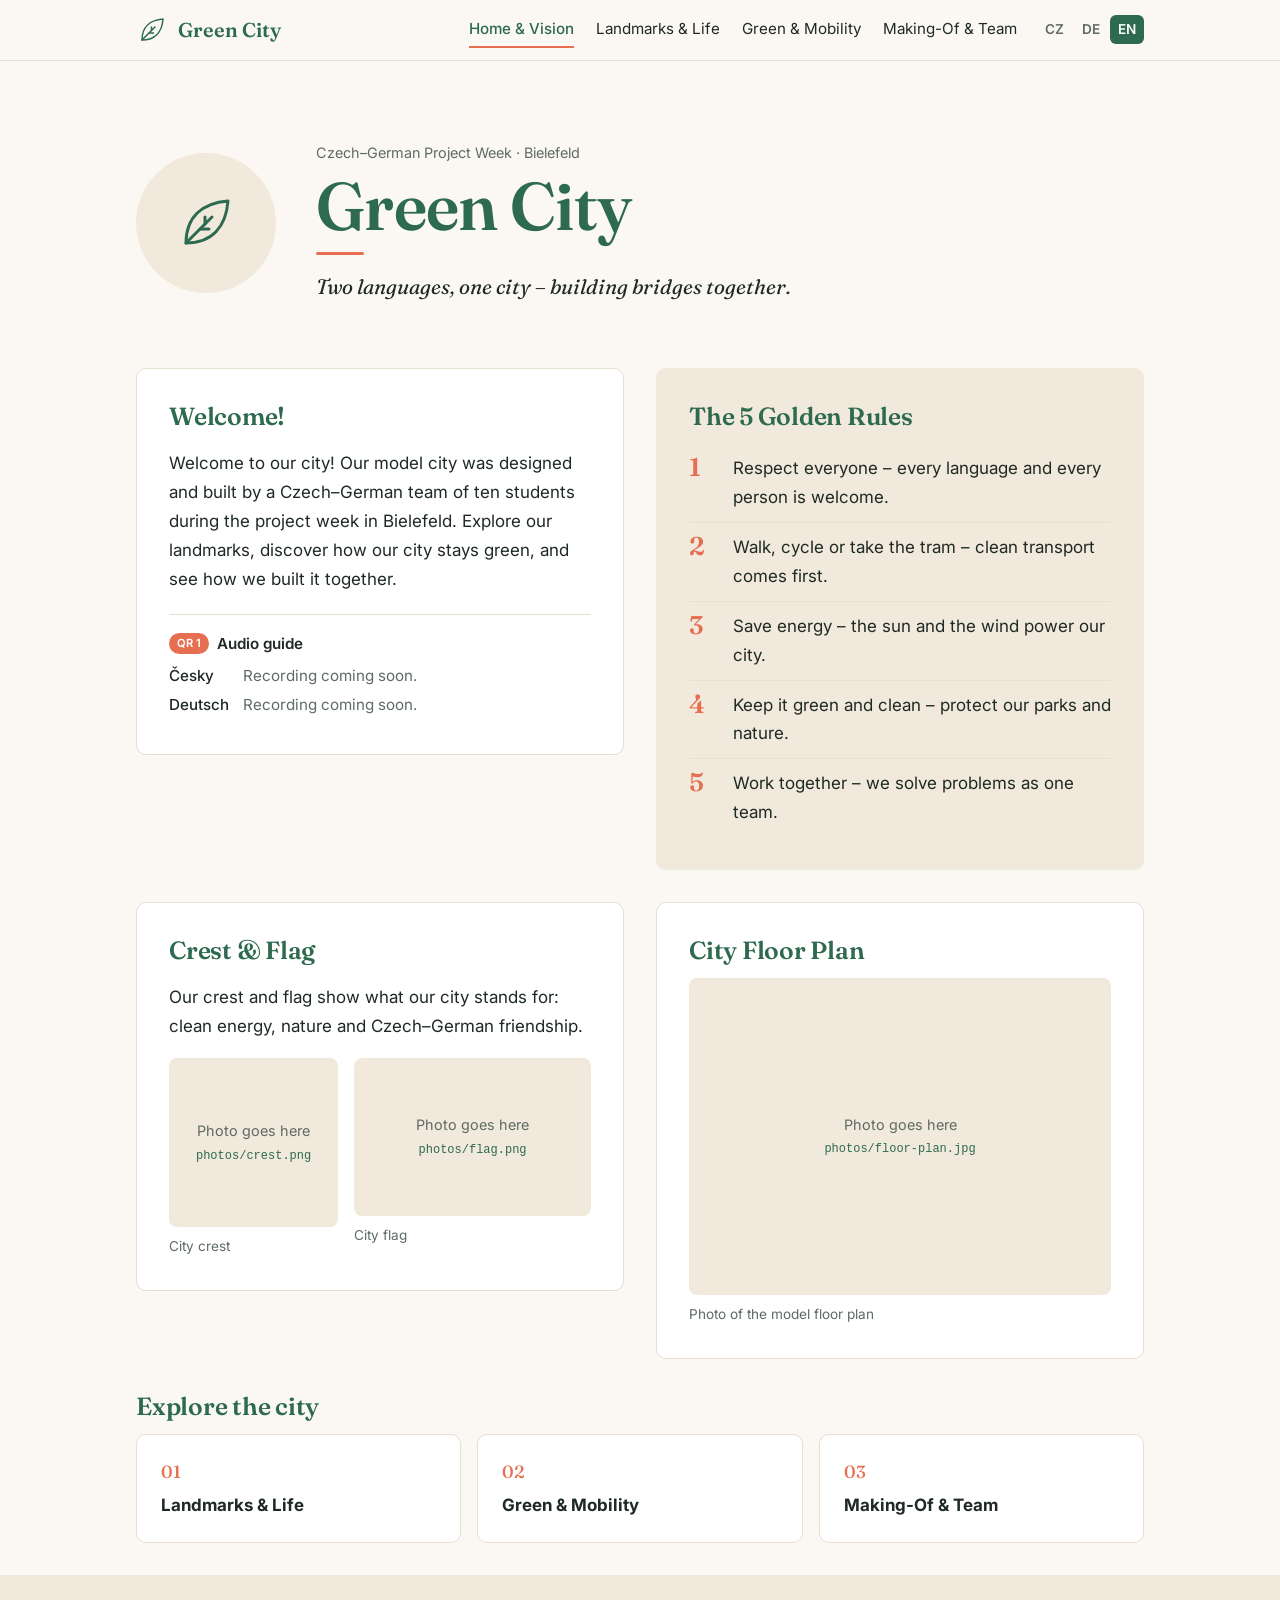
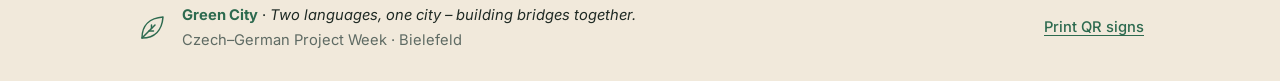
==== commit f4f28711: "Minimal, warmer design with primary, secondary and contrast colours Co-Authored-By: Claude Opus 5.5 " ====
--- a/index.html
+++ b/index.html
@@ -51,9 +51,9 @@
   <section>
     <h2 data-t="home.explore"></h2>
     <div class="tiles">
-      <a class="tile" data-href="landmarks.html"><span>🏛️</span><b data-t="nav.landmarks"></b></a>
-      <a class="tile green" data-href="green.html"><span>🌳</span><b data-t="nav.green"></b></a>
-      <a class="tile gold" data-href="team.html"><span>📸</span><b data-t="nav.team"></b></a>
+      <a class="tile" data-href="landmarks.html"><span>01</span><b data-t="nav.landmarks"></b></a>
+      <a class="tile green" data-href="green.html"><span>02</span><b data-t="nav.green"></b></a>
+      <a class="tile gold" data-href="team.html"><span>03</span><b data-t="nav.team"></b></a>
     </div>
   </section>
 </main>
--- a/css/style.css
+++ b/css/style.css
@@ -1,190 +1,134 @@
-@import url("https://fonts.googleapis.com/css2?family=Space+Grotesk:wght@400;500;600;700&display=swap");
+@import url("https://fonts.googleapis.com/css2?family=Fraunces:opsz,wght@9..144,500;9..144,600&family=Inter:wght@400;500;600&display=swap");
 
+/* ===== The three brand colours – change them here ===== */
 :root {
-  --bg: #050d0a;
-  --bg-2: #0a1a14;
-  --card: rgba(255, 255, 255, .045);
-  --card-solid: #0d1f18;
-  --ink: #e6fff4;
-  --muted: #8fb3a5;
-  --line: rgba(61, 255, 162, .18);
-  --neon: #3dffa2;
-  --neon-2: #22d3ee;
-  --lime: #b6ff3d;
-  --on-neon: #03140c;
-  --radius: 18px;
-  --glow: 0 0 24px rgba(61, 255, 162, .25);
-  --shadow: 0 10px 40px rgba(0, 0, 0, .45);
-  color-scheme: dark;
+  --primary: #2d6a4f;    /* forest green – headings, links, header */
+  --secondary: #f1e9db;  /* warm sand – section backgrounds, soft fills */
+  --contrast: #e76f51;   /* terracotta – highlights, numbers, active states */
+
+  --bg: #fbf8f3;
+  --card: #ffffff;
+  --ink: #1f2a24;
+  --muted: #5f6b64;
+  --line: #e6dfd2;
+  --on-primary: #ffffff;
+  --radius: 10px;
+  color-scheme: light;
 }
 
 * { box-sizing: border-box; }
-html { scroll-behavior: smooth; scroll-padding-top: 84px; }
+html { scroll-behavior: smooth; scroll-padding-top: 76px; }
 body {
   margin: 0;
-  font-family: "Space Grotesk", "Segoe UI", system-ui, -apple-system, Roboto, Arial, sans-serif;
+  font-family: "Inter", "Segoe UI", system-ui, -apple-system, Roboto, Arial, sans-serif;
+  font-size: 17px;
   color: var(--ink);
-  line-height: 1.65;
-  background:
-    radial-gradient(900px 500px at 85% -10%, rgba(34, 211, 238, .14), transparent 60%),
-    radial-gradient(800px 600px at -10% 30%, rgba(61, 255, 162, .10), transparent 60%),
-    var(--bg);
-  background-attachment: fixed;
-  min-height: 100vh;
-}
-body::before {
-  content: ""; position: fixed; inset: 0; z-index: -1; pointer-events: none;
-  background-image:
-    linear-gradient(rgba(61, 255, 162, .05) 1px, transparent 1px),
-    linear-gradient(90deg, rgba(61, 255, 162, .05) 1px, transparent 1px);
-  background-size: 48px 48px;
-  mask-image: radial-gradient(ellipse at 50% 0%, #000 20%, transparent 75%);
-  -webkit-mask-image: radial-gradient(ellipse at 50% 0%, #000 20%, transparent 75%);
+  background: var(--bg);
+  line-height: 1.7;
 }
 img { max-width: 100%; display: block; }
-a { color: var(--neon); }
+a { color: var(--primary); text-underline-offset: 3px; }
+a:hover { color: var(--contrast); }
 .muted { color: var(--muted); }
-.wrap { max-width: 1120px; margin: 0 auto; padding: 0 16px; }
+.wrap { max-width: 1040px; margin: 0 auto; padding: 0 16px; }
+h1, h2, h3 { font-family: "Fraunces", Georgia, serif; font-weight: 600; letter-spacing: -.01em; }
 
 /* ---------- Header ---------- */
-#site-header {
-  position: sticky; top: 0; z-index: 10;
-  background: rgba(5, 13, 10, .72);
-  backdrop-filter: blur(14px); -webkit-backdrop-filter: blur(14px);
-  border-bottom: 1px solid var(--line);
+#site-header { position: sticky; top: 0; z-index: 10; background: rgba(251, 248, 243, .94); border-bottom: 1px solid var(--line); }
+.bar { max-width: 1040px; margin: 0 auto; padding: 12px 16px; display: flex; align-items: center; gap: 20px; flex-wrap: wrap; }
+.brand { display: flex; align-items: center; gap: 10px; color: var(--primary); text-decoration: none; font-family: "Fraunces", Georgia, serif; font-weight: 600; font-size: 1.25rem; }
+.brand-crest { width: 32px; height: 32px; display: grid; place-items: center; }
+.brand-crest img { max-height: 32px; width: auto; }
+.nav { display: flex; gap: 22px; margin-left: auto; flex-wrap: wrap; }
+.nav a { color: var(--ink); text-decoration: none; padding: 4px 0; font-size: .95rem; border-bottom: 2px solid transparent; white-space: nowrap; }
+.nav a:hover { color: var(--primary); }
+.nav a[aria-current="page"] { color: var(--primary); border-bottom-color: var(--contrast); font-weight: 500; }
+.langs { display: flex; gap: 2px; }
+.langs button {
+  border: 0; background: none; color: var(--muted); font: inherit; font-size: .85rem; font-weight: 600;
+  padding: 3px 8px; border-radius: 6px; cursor: pointer;
 }
-#site-header::after {
-  content: ""; position: absolute; left: 0; right: 0; bottom: -1px; height: 1px;
-  background: linear-gradient(90deg, transparent, var(--neon), var(--neon-2), transparent);
-  opacity: .7;
-}
-.bar { max-width: 1120px; margin: 0 auto; padding: 10px 16px; display: flex; align-items: center; gap: 16px; flex-wrap: wrap; }
-.brand { display: flex; align-items: center; gap: 10px; color: var(--ink); text-decoration: none; font-weight: 700; font-size: 1.2rem; letter-spacing: .02em; }
-.brand-crest { width: 36px; height: 36px; display: grid; place-items: center; }
-.brand-crest img { max-height: 36px; width: auto; }
-.nav { display: flex; gap: 4px; margin-left: auto; flex-wrap: wrap; }
-.nav a {
-  color: var(--muted); text-decoration: none; padding: 8px 14px; border-radius: 999px;
-  font-weight: 500; white-space: nowrap; transition: color .2s, background .2s;
-}
-.nav a:hover { color: var(--ink); background: rgba(61, 255, 162, .08); }
-.nav a[aria-current="page"] { color: var(--neon); background: rgba(61, 255, 162, .12); box-shadow: inset 0 0 0 1px var(--line); }
-.langs { display: flex; gap: 2px; padding: 3px; border-radius: 999px; border: 1px solid var(--line); background: rgba(255, 255, 255, .03); }
-.langs button {
-  border: 0; background: transparent; color: var(--muted); font: inherit; font-weight: 700; font-size: .85rem;
-  padding: 4px 11px; border-radius: 999px; cursor: pointer;
-}
-.langs button[aria-pressed="true"] { background: var(--neon); color: var(--on-neon); box-shadow: var(--glow); }
-.menu-btn { display: none; margin-left: auto; background: none; border: 0; color: var(--ink); font-size: 1.6rem; cursor: pointer; }
+.langs button:hover { color: var(--ink); }
+.langs button[aria-pressed="true"] { background: var(--primary); color: var(--on-primary); }
+.menu-btn { display: none; margin-left: auto; background: none; border: 0; color: var(--ink); font-size: 1.5rem; cursor: pointer; }
 @media (max-width: 880px) {
   .menu-btn { display: block; }
-  .nav { display: none; width: 100%; flex-direction: column; margin: 0; }
+  .nav { display: none; width: 100%; flex-direction: column; gap: 4px; margin: 0; padding: 6px 0; }
   #site-header.open .nav { display: flex; }
-  .bar { gap: 10px; }
+  .nav a { align-self: flex-start; }
 }
 
-/* ---------- Leaf mark (shown until your crest is added) ---------- */
-.leaf { width: 100%; height: 100%; color: var(--neon); filter: drop-shadow(0 0 8px rgba(61, 255, 162, .6)); }
+.leaf { width: 100%; height: 100%; color: var(--primary); }
 
 /* ---------- Hero ---------- */
-.hero { padding: 72px 0 64px; position: relative; overflow: hidden; }
-.hero-grid { display: grid; grid-template-columns: 200px 1fr; gap: 40px; align-items: center; }
-.hero-crest { width: 200px; height: 200px; display: grid; place-items: center; position: relative; }
-.hero-crest::before {
-  content: ""; position: absolute; inset: -10px; border-radius: 50%;
-  border: 1px solid var(--line);
-  background: radial-gradient(circle, rgba(61, 255, 162, .18), transparent 65%);
-  animation: pulse 4s ease-in-out infinite;
-}
-.hero-crest img, .hero-crest svg { position: relative; max-width: 160px; max-height: 160px; width: auto; height: auto; }
-.hero-crest svg { width: 120px; height: 120px; }
-.kicker {
-  display: inline-block; text-transform: uppercase; letter-spacing: .14em; font-size: .75rem; margin: 0;
-  color: var(--neon); border: 1px solid var(--line); padding: 4px 12px; border-radius: 999px; background: rgba(61, 255, 162, .06);
-}
-.hero h1 {
-  font-size: clamp(2.8rem, 8vw, 5rem); margin: 14px 0 6px; line-height: 1.02; letter-spacing: -.02em;
-  background: linear-gradient(100deg, var(--ink) 10%, var(--neon) 55%, var(--neon-2) 95%);
-  -webkit-background-clip: text; background-clip: text; color: transparent;
-}
-.motto { font-size: 1.3rem; color: var(--muted); margin: 0; }
-@keyframes pulse { 0%, 100% { transform: scale(1); opacity: .8; } 50% { transform: scale(1.06); opacity: 1; } }
+.hero { padding: 80px 0 64px; }
+.hero-grid { display: grid; grid-template-columns: 140px 1fr; gap: 40px; align-items: center; }
+.hero-crest { width: 140px; height: 140px; display: grid; place-items: center; background: var(--secondary); border-radius: 50%; }
+.hero-crest img { max-width: 100px; max-height: 100px; width: auto; height: auto; }
+.hero-crest svg { width: 64px; height: 64px; }
+.kicker { margin: 0; color: var(--muted); font-size: .9rem; }
+.hero h1 { font-size: clamp(2.6rem, 7vw, 4.2rem); margin: 6px 0 10px; line-height: 1.05; color: var(--primary); }
+.motto { font-family: "Fraunces", Georgia, serif; font-style: italic; font-size: 1.3rem; margin: 0; color: var(--ink); }
+.motto::before { content: ""; display: block; width: 48px; height: 3px; background: var(--contrast); border-radius: 2px; margin-bottom: 14px; }
 @media (max-width: 640px) {
-  .hero { padding: 48px 0; }
-  .hero-grid { grid-template-columns: 1fr; text-align: center; justify-items: center; gap: 24px; }
-  .hero-crest { width: 150px; height: 150px; }
-  .hero-crest img { max-width: 120px; max-height: 120px; }
+  .hero { padding: 48px 0 40px; }
+  .hero-grid { grid-template-columns: 1fr; gap: 24px; }
+  .hero-crest { width: 110px; height: 110px; }
+  .hero-crest img { max-width: 80px; max-height: 80px; }
 }
 
-.page-head { padding: 56px 0 24px; }
-.page-head h1 {
-  margin: 0 0 8px; font-size: clamp(2rem, 6vw, 3.2rem); letter-spacing: -.02em; line-height: 1.1;
-  background: linear-gradient(100deg, var(--ink), var(--neon) 70%, var(--neon-2));
-  -webkit-background-clip: text; background-clip: text; color: transparent;
-}
-.page-head p { margin: 0; color: var(--muted); max-width: 720px; font-size: 1.1rem; }
+.page-head { padding: 64px 0 28px; }
+.page-head h1 { margin: 0 0 8px; font-size: clamp(2.1rem, 6vw, 3rem); line-height: 1.1; color: var(--primary); }
+.page-head p { margin: 0; color: var(--muted); max-width: 640px; font-size: 1.1rem; }
 
 /* ---------- Sections & cards ---------- */
-main { padding: 24px 0 56px; }
-section { margin: 0 0 28px; }
-h2 { color: var(--ink); margin: 0 0 12px; font-size: 1.5rem; letter-spacing: -.01em; }
-h2 > span:first-child:not(:only-child), h2 .ico { color: var(--neon); }
-h3 { margin: 0 0 6px; }
-.card {
-  background: var(--card);
-  border: 1px solid var(--line); border-radius: var(--radius);
-  box-shadow: var(--shadow); padding: 26px;
-  backdrop-filter: blur(10px); -webkit-backdrop-filter: blur(10px);
-  position: relative;
-}
-.card::before {
-  content: ""; position: absolute; left: 24px; right: 24px; top: -1px; height: 1px;
-  background: linear-gradient(90deg, transparent, rgba(61, 255, 162, .6), transparent);
-}
-.grid-2 { display: grid; grid-template-columns: 1fr 1fr; gap: 24px; align-items: start; }
-@media (max-width: 760px) { .grid-2 { grid-template-columns: 1fr; } }
+main { padding: 16px 0 64px; }
+section { margin: 0 0 32px; }
+h2 { color: var(--primary); margin: 0 0 12px; font-size: 1.55rem; line-height: 1.25; }
+h3 { margin: 0 0 6px; font-size: 1.2rem; }
+.card { background: var(--card); border: 1px solid var(--line); border-radius: var(--radius); padding: 32px; }
+@media (max-width: 640px) { .card { padding: 22px; } }
+.grid-2 { display: grid; grid-template-columns: 1fr 1fr; gap: 32px; align-items: start; }
+@media (max-width: 760px) { .grid-2 { grid-template-columns: 1fr; gap: 24px; } }
 
 .station { transition: box-shadow .3s; }
 .flash { animation: flash 2.4s ease-out; }
-@keyframes flash { 0%, 35% { box-shadow: 0 0 0 2px var(--neon), 0 0 40px rgba(61, 255, 162, .45); } 100% { box-shadow: var(--shadow); } }
+@keyframes flash { 0%, 35% { box-shadow: 0 0 0 3px var(--contrast); } 100% { box-shadow: 0 0 0 0 transparent; } }
 
 /* Golden rules */
 .rules { counter-reset: r; list-style: none; padding: 0; margin: 0; }
-.rules li { counter-increment: r; position: relative; padding: 11px 0 11px 54px; border-bottom: 1px solid var(--line); font-weight: 500; }
-.rules li:last-child { border-bottom: 0; }
+.rules li { counter-increment: r; position: relative; padding: 10px 0 10px 44px; }
+.rules li + li { border-top: 1px solid var(--line); }
 .rules li::before {
-  content: counter(r, decimal-leading-zero); position: absolute; left: 0; top: 9px;
-  width: 38px; height: 38px; border-radius: 12px;
-  background: rgba(61, 255, 162, .1); border: 1px solid var(--neon); color: var(--neon);
-  font-weight: 700; font-size: .85rem; display: grid; place-items: center; box-shadow: var(--glow);
+  content: counter(r); position: absolute; left: 0; top: 6px;
+  font-family: "Fraunces", Georgia, serif; font-size: 1.6rem; line-height: 1.4; color: var(--contrast); font-weight: 600;
 }
-.rules-card { border-color: rgba(61, 255, 162, .35); }
+.rules-card { background: var(--secondary); border-color: transparent; }
 
 /* Identity */
-.identity { display: grid; grid-template-columns: 1fr 1.4fr; gap: 16px; margin-top: 14px; }
-.identity figure.photo img, .identity .ph { aspect-ratio: 1; object-fit: contain; background: rgba(255, 255, 255, .03); }
+.identity { display: grid; grid-template-columns: 1fr 1.4fr; gap: 16px; margin-top: 16px; }
+.identity figure.photo img, .identity .ph { aspect-ratio: 1; object-fit: contain; }
 .identity figure:last-child img, .identity figure:last-child .ph { aspect-ratio: 3/2; }
 
 /* Photos */
 figure { margin: 0; }
 figure figcaption { font-size: .85rem; color: var(--muted); margin-top: 8px; }
-figure.photo img { border-radius: 12px; width: 100%; aspect-ratio: 4/3; object-fit: cover; border: 1px solid var(--line); }
+figure.photo img { border-radius: 8px; width: 100%; aspect-ratio: 4/3; object-fit: cover; }
 .ph {
-  aspect-ratio: 4/3; border-radius: 12px; border: 1px dashed rgba(61, 255, 162, .35);
-  background: repeating-linear-gradient(135deg, rgba(61, 255, 162, .03) 0 12px, transparent 12px 24px);
-  display: flex; flex-direction: column; align-items: center; justify-content: center; gap: 4px;
-  color: var(--muted); text-align: center; padding: 12px;
+  aspect-ratio: 4/3; border-radius: 8px; background: var(--secondary);
+  display: flex; flex-direction: column; align-items: center; justify-content: center; gap: 2px;
+  color: var(--muted); text-align: center; padding: 12px; font-size: .9rem;
 }
-.ph-icon { font-size: 1.8rem; }
-.ph code { font-size: .75rem; color: var(--neon); opacity: .8; word-break: break-all; }
+.ph-icon { display: none; }
+.ph code { font-size: .75rem; color: var(--primary); word-break: break-all; }
 .photos-2 { display: grid; grid-template-columns: 1fr 1fr; gap: 12px; }
 
 /* Audio */
-.audio { margin-top: 18px; padding: 14px 16px; border-radius: 14px; background: rgba(34, 211, 238, .06); border: 1px solid rgba(34, 211, 238, .25); }
-.audio-head { font-weight: 700; margin-bottom: 8px; display: flex; align-items: center; gap: 8px; }
-.qr-badge { background: var(--neon-2); color: var(--on-neon); font-size: .72rem; font-weight: 700; padding: 2px 9px; border-radius: 999px; }
-.audio-row { display: flex; align-items: center; gap: 10px; margin: 6px 0; flex-wrap: wrap; }
-.audio-lang { min-width: 64px; font-weight: 600; }
+.audio { margin-top: 20px; padding-top: 16px; border-top: 1px solid var(--line); }
+.audio-head { font-weight: 600; font-size: .95rem; margin-bottom: 6px; display: flex; align-items: center; gap: 8px; }
+.qr-badge { background: var(--contrast); color: #fff; font-size: .7rem; font-weight: 600; padding: 1px 8px; border-radius: 999px; }
+.audio-row { display: flex; align-items: center; gap: 10px; margin: 4px 0; flex-wrap: wrap; font-size: .95rem; }
+.audio-lang { min-width: 64px; font-weight: 500; }
 .audio audio { flex: 1; min-width: 200px; height: 36px; }
 
 /* Explore tiles */
@@ -192,43 +136,41 @@
 .tile {
   display: block; text-decoration: none; color: var(--ink);
   background: var(--card); border: 1px solid var(--line); border-radius: var(--radius);
-  padding: 22px; font-weight: 700; font-size: 1.05rem; position: relative; overflow: hidden;
-  transition: transform .2s, border-color .2s, box-shadow .2s;
+  padding: 22px 24px; font-weight: 500; transition: border-color .2s;
 }
-.tile::after { content: "→"; position: absolute; right: 20px; bottom: 18px; color: var(--neon); transition: transform .2s; }
-.tile:hover { transform: translateY(-3px); border-color: var(--neon); box-shadow: var(--glow); }
-.tile:hover::after { transform: translateX(4px); }
-.tile span { display: block; font-size: 1.7rem; margin-bottom: 6px; }
+.tile span { display: block; font-family: "Fraunces", Georgia, serif; color: var(--contrast); font-size: 1.1rem; margin-bottom: 4px; }
+.tile:hover { border-color: var(--primary); color: var(--primary); }
 @media (max-width: 760px) { .tiles { grid-template-columns: 1fr; } }
 
 /* Diary */
 .timeline { display: grid; grid-template-columns: 1fr 1fr; gap: 20px; }
-.day h3 { color: var(--neon); }
-.day.two h3 { color: var(--neon-2); }
+.day { border-top: 3px solid var(--primary); }
+.day.two { border-top-color: var(--contrast); }
 @media (max-width: 760px) { .timeline { grid-template-columns: 1fr; } }
 
 /* Team */
-.pairs { display: grid; grid-template-columns: repeat(auto-fill, minmax(200px, 1fr)); gap: 16px; }
+.pairs { display: grid; grid-template-columns: repeat(auto-fill, minmax(175px, 1fr)); gap: 14px; }
 .pair { padding: 20px; }
-.pair-num { font-weight: 700; color: var(--neon); text-transform: uppercase; letter-spacing: .1em; font-size: .8rem; }
-.pair-role { font-size: .92rem; color: var(--muted); margin: 4px 0 10px; min-height: 2.8em; }
+.pair-num { font-family: "Fraunces", Georgia, serif; font-weight: 600; color: var(--primary); font-size: 1.1rem; }
+.pair-role { font-size: .9rem; color: var(--muted); margin: 2px 0 10px; min-height: 2.8em; line-height: 1.4; }
 .pair ul { list-style: none; padding: 0; margin: 0; }
-.pair li { display: flex; gap: 8px; align-items: center; margin: 4px 0; }
-.tag { font-size: .68rem; font-weight: 700; padding: 1px 7px; border-radius: 6px; border: 1px solid var(--line); color: var(--neon); }
-.tag.de { color: var(--neon-2); border-color: rgba(34, 211, 238, .35); }
+.pair li { display: flex; gap: 8px; align-items: center; margin: 4px 0; font-size: .95rem; }
+.tag { font-size: .68rem; font-weight: 600; padding: 0 6px; border-radius: 4px; background: var(--secondary); color: var(--primary); }
+.tag.de { color: var(--contrast); }
 
 /* Gallery */
-.gallery { display: grid; grid-template-columns: repeat(auto-fill, minmax(180px, 1fr)); gap: 10px; }
-.gallery img { width: 100%; aspect-ratio: 1; object-fit: cover; border-radius: 12px; border: 1px solid var(--line); transition: transform .2s; }
-.gallery a:hover img { transform: scale(1.03); }
+.gallery { display: grid; grid-template-columns: repeat(auto-fill, minmax(170px, 1fr)); gap: 8px; }
+.gallery img { width: 100%; aspect-ratio: 1; object-fit: cover; border-radius: 6px; }
+.gallery a:hover img { opacity: .9; }
 .gallery .empty { grid-column: 1 / -1; }
 
 /* Footer */
-#site-footer { border-top: 1px solid var(--line); background: rgba(0, 0, 0, .3); padding: 26px 0; }
-.foot-inner { max-width: 1120px; margin: 0 auto; padding: 0 16px; display: flex; align-items: center; gap: 16px; flex-wrap: wrap; }
-.foot-crest { width: 40px; height: 40px; display: grid; place-items: center; }
-.foot-crest img { max-height: 40px; width: auto; }
-.print-link { margin-left: auto; font-weight: 600; }
+#site-footer { background: var(--secondary); padding: 28px 0; font-size: .92rem; }
+.foot-inner { max-width: 1040px; margin: 0 auto; padding: 0 16px; display: flex; align-items: center; gap: 14px; flex-wrap: wrap; }
+.foot-crest { width: 32px; height: 32px; display: grid; place-items: center; }
+.foot-crest img { max-height: 32px; width: auto; }
+#site-footer strong { color: var(--primary); }
+.print-link { margin-left: auto; font-weight: 500; }
 
 @media (prefers-reduced-motion: reduce) {
   *, *::before { animation: none !important; transition: none !important; }
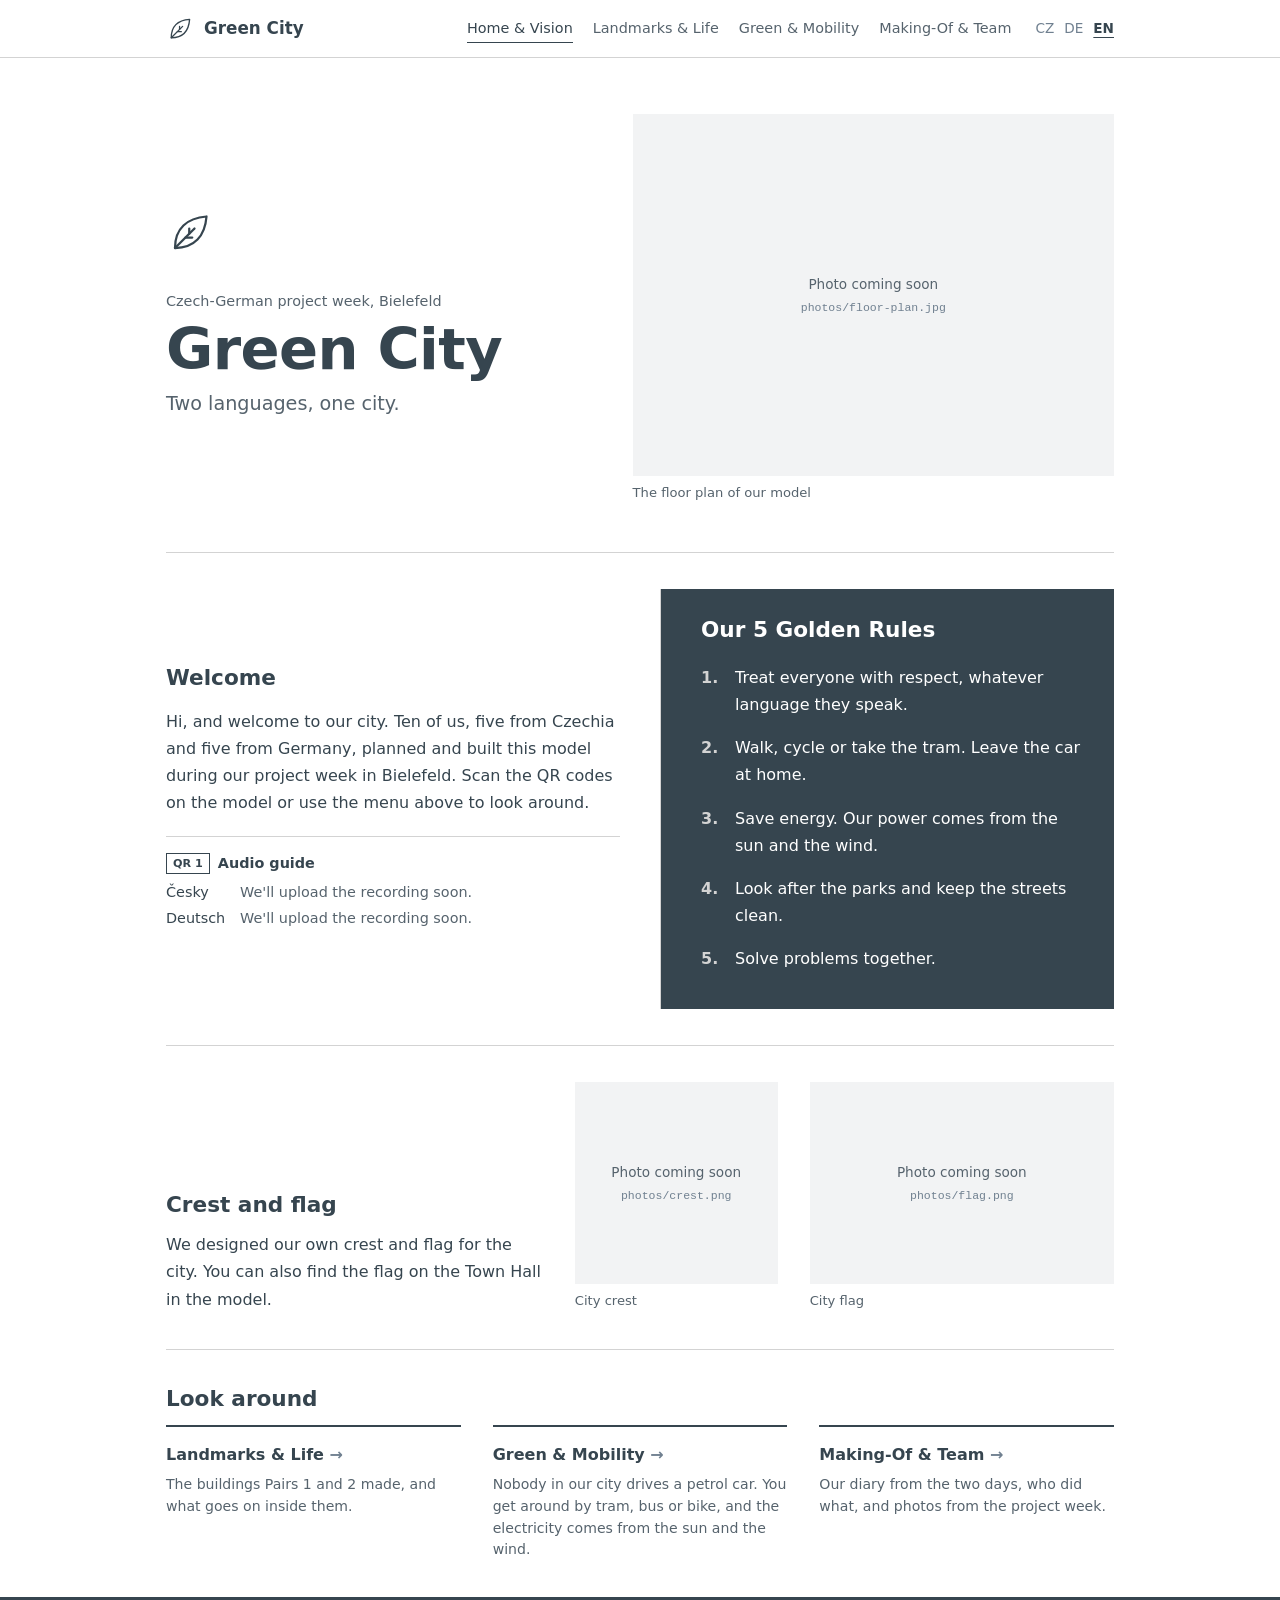
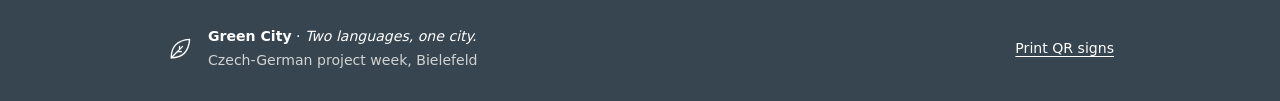
==== commit ff277660: "Improve layout: hero with floor plan, zigzag feature sections, identity row, described links Co-Auth" ====
--- a/index.html
+++ b/index.html
@@ -11,12 +11,13 @@
 
 <div class="hero">
   <div class="wrap hero-grid">
-    <div class="hero-crest" data-crest></div>
-    <div>
+    <div class="hero-text">
+      <div class="hero-crest" data-crest></div>
       <p class="kicker" data-t="home.kicker"></p>
       <h1 data-city></h1>
       <p class="motto" data-t="home.motto"></p>
     </div>
+    <figure class="photo hero-photo" data-photo="photos/floor-plan.jpg" data-cap="home.planCap"></figure>
   </div>
 </div>
 
@@ -33,27 +34,21 @@
     </div>
   </section>
 
-  <section id="identity" class="grid-2">
-    <div class="card">
+  <section id="identity" class="identity-row">
+    <div>
       <h2 data-t="home.identityTitle"></h2>
       <p data-t="home.identity"></p>
-      <div class="identity">
-        <figure class="photo" data-photo="photos/crest.png" data-cap="home.crestCap"></figure>
-        <figure class="photo" data-photo="photos/flag.png" data-cap="home.flagCap"></figure>
-      </div>
     </div>
-    <div class="card">
-      <h2 data-t="home.planTitle"></h2>
-      <figure class="photo" data-photo="photos/floor-plan.jpg" data-cap="home.planCap"></figure>
-    </div>
+    <figure class="photo crest-fig" data-photo="photos/crest.png" data-cap="home.crestCap"></figure>
+    <figure class="photo flag-fig" data-photo="photos/flag.png" data-cap="home.flagCap"></figure>
   </section>
 
   <section>
     <h2 data-t="home.explore"></h2>
     <div class="tiles">
-      <a class="tile" data-href="landmarks.html"><span>01</span><b data-t="nav.landmarks"></b></a>
-      <a class="tile green" data-href="green.html"><span>02</span><b data-t="nav.green"></b></a>
-      <a class="tile gold" data-href="team.html"><span>03</span><b data-t="nav.team"></b></a>
+      <a class="tile" data-href="landmarks.html"><b data-t="nav.landmarks"></b><small data-t="lm.intro"></small></a>
+      <a class="tile" data-href="green.html"><b data-t="nav.green"></b><small data-t="gr.intro"></small></a>
+      <a class="tile" data-href="team.html"><b data-t="nav.team"></b><small data-t="tm.intro"></small></a>
     </div>
   </section>
 </main>
--- a/css/style.css
+++ b/css/style.css
@@ -1,178 +1,184 @@
-@import url("https://fonts.googleapis.com/css2?family=Fraunces:opsz,wght@9..144,500;9..144,600&family=Inter:wght@400;500;600&display=swap");
+/* Theme: Modern Minimalist
+   Change the three brand colours here. */
+:root {
+  --primary: #36454f;    /* charcoal: text, headings, header, rules block */
+  --secondary: #708090;  /* slate gray: numbers, active underline, small accents */
+  --contrast: #ffffff;   /* white: page background and text on charcoal */
 
-/* ===== The three brand colours – change them here ===== */
-:root {
-  --primary: #2d6a4f;    /* forest green – headings, links, header */
-  --secondary: #f1e9db;  /* warm sand – section backgrounds, soft fills */
-  --contrast: #e76f51;   /* terracotta – highlights, numbers, active states */
-
-  --bg: #fbf8f3;
-  --card: #ffffff;
-  --ink: #1f2a24;
-  --muted: #5f6b64;
-  --line: #e6dfd2;
-  --on-primary: #ffffff;
-  --radius: 10px;
+  --divider: #d3d3d3;    /* light gray: lines and dividers */
+  --fill: #f2f3f4;       /* light gray tint: photo spots */
+  --muted: #56636d;      /* readable gray for secondary text */
   color-scheme: light;
 }
 
 * { box-sizing: border-box; }
-html { scroll-behavior: smooth; scroll-padding-top: 76px; }
+html { scroll-behavior: smooth; scroll-padding-top: 72px; }
 body {
   margin: 0;
-  font-family: "Inter", "Segoe UI", system-ui, -apple-system, Roboto, Arial, sans-serif;
-  font-size: 17px;
-  color: var(--ink);
-  background: var(--bg);
+  font-family: "DejaVu Sans", Verdana, Geneva, sans-serif;
+  font-size: 16px;
   line-height: 1.7;
+  color: var(--primary);
+  background: var(--contrast);
 }
 img { max-width: 100%; display: block; }
 a { color: var(--primary); text-underline-offset: 3px; }
-a:hover { color: var(--contrast); }
+a:hover { color: var(--secondary); }
 .muted { color: var(--muted); }
-.wrap { max-width: 1040px; margin: 0 auto; padding: 0 16px; }
-h1, h2, h3 { font-family: "Fraunces", Georgia, serif; font-weight: 600; letter-spacing: -.01em; }
+.wrap { max-width: 980px; margin: 0 auto; padding: 0 16px; }
+h1, h2, h3 { font-weight: 700; line-height: 1.25; margin: 0 0 12px; }
+h2 { font-size: 1.35rem; }
+h3 { font-size: 1.05rem; margin-bottom: 6px; }
 
 /* ---------- Header ---------- */
-#site-header { position: sticky; top: 0; z-index: 10; background: rgba(251, 248, 243, .94); border-bottom: 1px solid var(--line); }
-.bar { max-width: 1040px; margin: 0 auto; padding: 12px 16px; display: flex; align-items: center; gap: 20px; flex-wrap: wrap; }
-.brand { display: flex; align-items: center; gap: 10px; color: var(--primary); text-decoration: none; font-family: "Fraunces", Georgia, serif; font-weight: 600; font-size: 1.25rem; }
-.brand-crest { width: 32px; height: 32px; display: grid; place-items: center; }
-.brand-crest img { max-height: 32px; width: auto; }
-.nav { display: flex; gap: 22px; margin-left: auto; flex-wrap: wrap; }
-.nav a { color: var(--ink); text-decoration: none; padding: 4px 0; font-size: .95rem; border-bottom: 2px solid transparent; white-space: nowrap; }
+#site-header { position: sticky; top: 0; z-index: 10; background: var(--contrast); border-bottom: 1px solid var(--divider); }
+.bar { max-width: 980px; margin: 0 auto; padding: 14px 16px; display: flex; align-items: center; gap: 24px; flex-wrap: wrap; }
+.brand { display: flex; align-items: center; gap: 10px; color: var(--primary); text-decoration: none; font-weight: 700; font-size: 1.05rem; }
+.brand-crest { width: 28px; height: 28px; display: grid; place-items: center; }
+.brand-crest img { max-height: 28px; width: auto; }
+.nav { display: flex; gap: 20px; margin-left: auto; flex-wrap: wrap; }
+.nav a { color: var(--muted); text-decoration: none; font-size: .9rem; padding: 2px 0; border-bottom: 1px solid transparent; white-space: nowrap; }
 .nav a:hover { color: var(--primary); }
-.nav a[aria-current="page"] { color: var(--primary); border-bottom-color: var(--contrast); font-weight: 500; }
-.langs { display: flex; gap: 2px; }
-.langs button {
-  border: 0; background: none; color: var(--muted); font: inherit; font-size: .85rem; font-weight: 600;
-  padding: 3px 8px; border-radius: 6px; cursor: pointer;
-}
-.langs button:hover { color: var(--ink); }
-.langs button[aria-pressed="true"] { background: var(--primary); color: var(--on-primary); }
-.menu-btn { display: none; margin-left: auto; background: none; border: 0; color: var(--ink); font-size: 1.5rem; cursor: pointer; }
-@media (max-width: 880px) {
+.nav a[aria-current="page"] { color: var(--primary); border-bottom-color: var(--primary); }
+.langs { display: flex; gap: 10px; font-size: .85rem; }
+.langs button { border: 0; background: none; padding: 0; font: inherit; color: var(--secondary); cursor: pointer; }
+.langs button[aria-pressed="true"] { color: var(--primary); font-weight: 700; text-decoration: underline; text-underline-offset: 4px; }
+.menu-btn { display: none; margin-left: auto; background: none; border: 0; color: var(--primary); font-size: 1.4rem; cursor: pointer; }
+@media (max-width: 860px) {
   .menu-btn { display: block; }
-  .nav { display: none; width: 100%; flex-direction: column; gap: 4px; margin: 0; padding: 6px 0; }
+  .nav { display: none; width: 100%; flex-direction: column; gap: 6px; margin: 0; }
   #site-header.open .nav { display: flex; }
   .nav a { align-self: flex-start; }
 }
 
 .leaf { width: 100%; height: 100%; color: var(--primary); }
 
-/* ---------- Hero ---------- */
-.hero { padding: 80px 0 64px; }
-.hero-grid { display: grid; grid-template-columns: 140px 1fr; gap: 40px; align-items: center; }
-.hero-crest { width: 140px; height: 140px; display: grid; place-items: center; background: var(--secondary); border-radius: 50%; }
-.hero-crest img { max-width: 100px; max-height: 100px; width: auto; height: auto; }
-.hero-crest svg { width: 64px; height: 64px; }
+/* ---------- Hero / page titles ---------- */
+.hero { padding: 56px 0 48px; }
+.hero-grid { display: grid; grid-template-columns: 1fr 1.15fr; gap: 48px; align-items: center; }
+.hero-crest { width: 72px; height: 72px; margin-bottom: 20px; display: flex; align-items: center; justify-content: flex-start; }
+.hero-crest img { max-width: 72px; max-height: 72px; width: auto; height: auto; }
+.hero-crest svg { width: 48px; height: 48px; }
 .kicker { margin: 0; color: var(--muted); font-size: .9rem; }
-.hero h1 { font-size: clamp(2.6rem, 7vw, 4.2rem); margin: 6px 0 10px; line-height: 1.05; color: var(--primary); }
-.motto { font-family: "Fraunces", Georgia, serif; font-style: italic; font-size: 1.3rem; margin: 0; color: var(--ink); }
-.motto::before { content: ""; display: block; width: 48px; height: 3px; background: var(--contrast); border-radius: 2px; margin-bottom: 14px; }
-@media (max-width: 640px) {
-  .hero { padding: 48px 0 40px; }
-  .hero-grid { grid-template-columns: 1fr; gap: 24px; }
-  .hero-crest { width: 110px; height: 110px; }
-  .hero-crest img { max-width: 80px; max-height: 80px; }
+.hero h1 { font-size: clamp(2.4rem, 6vw, 3.6rem); margin: 6px 0 8px; letter-spacing: -.01em; line-height: 1.05; }
+.motto { margin: 0; font-size: 1.2rem; color: var(--muted); }
+@media (max-width: 760px) {
+  .hero { padding: 36px 0 32px; }
+  .hero-grid { grid-template-columns: 1fr; gap: 28px; }
+  .hero-crest { width: 56px; height: 56px; margin-bottom: 12px; }
 }
 
-.page-head { padding: 64px 0 28px; }
-.page-head h1 { margin: 0 0 8px; font-size: clamp(2.1rem, 6vw, 3rem); line-height: 1.1; color: var(--primary); }
-.page-head p { margin: 0; color: var(--muted); max-width: 640px; font-size: 1.1rem; }
+.page-head { padding: 64px 0 32px; }
+.page-head h1 { font-size: clamp(1.9rem, 5vw, 2.6rem); margin-bottom: 8px; }
+.page-head p { margin: 0; color: var(--muted); max-width: 620px; font-size: 1.05rem; }
 
-/* ---------- Sections & cards ---------- */
-main { padding: 16px 0 64px; }
-section { margin: 0 0 32px; }
-h2 { color: var(--primary); margin: 0 0 12px; font-size: 1.55rem; line-height: 1.25; }
-h3 { margin: 0 0 6px; font-size: 1.2rem; }
-.card { background: var(--card); border: 1px solid var(--line); border-radius: var(--radius); padding: 32px; }
-@media (max-width: 640px) { .card { padding: 22px; } }
-.grid-2 { display: grid; grid-template-columns: 1fr 1fr; gap: 32px; align-items: start; }
-@media (max-width: 760px) { .grid-2 { grid-template-columns: 1fr; gap: 24px; } }
+/* ---------- Sections ---------- */
+main { padding: 0 0 64px; }
+section { margin: 0; padding: 36px 0; border-top: 1px solid var(--divider); }
+.card { background: none; }
+.grid-2 { display: grid; grid-template-columns: 1fr 1fr; gap: 40px; align-items: start; }
+section.grid-2 > .card + .card { border-left: 1px solid var(--divider); padding-left: 40px; }
+@media (max-width: 760px) {
+  .grid-2 { grid-template-columns: 1fr; gap: 28px; }
+  section.grid-2 > .card + .card:not(.rules-card) { border-left: 0; padding-left: 0; }
+  section.grid-2 > .rules-card { padding: 24px; }
+}
 
-.station { transition: box-shadow .3s; }
+.station { scroll-margin-top: 72px; }
+
+.feature { grid-template-columns: 1fr 1.1fr; gap: 56px; align-items: center; padding: 48px 0; }
+.feature.flip > :first-child { order: 2; }
+.feature figure.photo img, .feature .ph { aspect-ratio: 3/2; }
+.feature .photos-2 .ph, .feature .photos-2 img { aspect-ratio: 4/5; }
+.feature h2 + p + h2 { margin-top: 28px; }
+.feature p { margin: 0 0 12px; }
+@media (max-width: 760px) {
+  .feature { grid-template-columns: 1fr; gap: 20px; padding: 32px 0; }
+  .feature > figure, .feature > .photos-2, .feature.flip > :first-child { order: 0; }
+  .feature > div:first-child { order: 1; }
+}
 .flash { animation: flash 2.4s ease-out; }
-@keyframes flash { 0%, 35% { box-shadow: 0 0 0 3px var(--contrast); } 100% { box-shadow: 0 0 0 0 transparent; } }
+@keyframes flash { 0%, 35% { background: var(--fill); } 100% { background: transparent; } }
 
-/* Golden rules */
+/* Golden rules: the one solid block on the page */
+section.grid-2 > .rules-card { align-self: stretch; background: var(--primary); color: var(--contrast); padding: 28px 30px; border-left: 0; }
+.rules-card h2 { color: var(--contrast); }
 .rules { counter-reset: r; list-style: none; padding: 0; margin: 0; }
-.rules li { counter-increment: r; position: relative; padding: 10px 0 10px 44px; }
-.rules li + li { border-top: 1px solid var(--line); }
-.rules li::before {
-  content: counter(r); position: absolute; left: 0; top: 6px;
-  font-family: "Fraunces", Georgia, serif; font-size: 1.6rem; line-height: 1.4; color: var(--contrast); font-weight: 600;
+.rules li { counter-increment: r; position: relative; padding: 8px 0 8px 34px; }
+.rules li::before { content: counter(r) "."; position: absolute; left: 0; top: 8px; font-weight: 700; color: var(--divider); }
+
+/* Identity: text, crest, flag in one row */
+.identity-row { display: grid; grid-template-columns: 1.3fr .7fr 1.05fr; gap: 32px; align-items: end; }
+.identity-row p { margin: 0; }
+.crest-fig img, .crest-fig .ph { aspect-ratio: 1; object-fit: contain; }
+.flag-fig img, .flag-fig .ph { aspect-ratio: 3/2; object-fit: contain; }
+@media (max-width: 760px) {
+  .identity-row { grid-template-columns: 1fr 1.5fr; gap: 16px; align-items: end; }
+  .identity-row > div { grid-column: 1 / -1; }
 }
-.rules-card { background: var(--secondary); border-color: transparent; }
-
-/* Identity */
-.identity { display: grid; grid-template-columns: 1fr 1.4fr; gap: 16px; margin-top: 16px; }
-.identity figure.photo img, .identity .ph { aspect-ratio: 1; object-fit: contain; }
-.identity figure:last-child img, .identity figure:last-child .ph { aspect-ratio: 3/2; }
 
 /* Photos */
 figure { margin: 0; }
-figure figcaption { font-size: .85rem; color: var(--muted); margin-top: 8px; }
-figure.photo img { border-radius: 8px; width: 100%; aspect-ratio: 4/3; object-fit: cover; }
+figure figcaption { font-size: .82rem; color: var(--muted); margin-top: 6px; }
+figure.photo img { width: 100%; aspect-ratio: 4/3; object-fit: cover; }
 .ph {
-  aspect-ratio: 4/3; border-radius: 8px; background: var(--secondary);
+  aspect-ratio: 4/3; background: var(--fill);
   display: flex; flex-direction: column; align-items: center; justify-content: center; gap: 2px;
-  color: var(--muted); text-align: center; padding: 12px; font-size: .9rem;
+  color: var(--muted); text-align: center; padding: 12px; font-size: .85rem;
 }
 .ph-icon { display: none; }
-.ph code { font-size: .75rem; color: var(--primary); word-break: break-all; }
+.ph code { font-size: .72rem; color: var(--secondary); word-break: break-all; }
 .photos-2 { display: grid; grid-template-columns: 1fr 1fr; gap: 12px; }
 
 /* Audio */
-.audio { margin-top: 20px; padding-top: 16px; border-top: 1px solid var(--line); }
-.audio-head { font-weight: 600; font-size: .95rem; margin-bottom: 6px; display: flex; align-items: center; gap: 8px; }
-.qr-badge { background: var(--contrast); color: #fff; font-size: .7rem; font-weight: 600; padding: 1px 8px; border-radius: 999px; }
-.audio-row { display: flex; align-items: center; gap: 10px; margin: 4px 0; flex-wrap: wrap; font-size: .95rem; }
-.audio-lang { min-width: 64px; font-weight: 500; }
-.audio audio { flex: 1; min-width: 200px; height: 36px; }
+.audio { margin-top: 20px; padding-top: 14px; border-top: 1px solid var(--divider); font-size: .9rem; }
+.audio-head { font-weight: 700; margin-bottom: 4px; display: flex; align-items: center; gap: 8px; }
+.qr-badge { border: 1px solid var(--primary); font-size: .7rem; padding: 0 6px; font-weight: 700; }
+.audio-row { display: flex; align-items: center; gap: 10px; margin: 2px 0; flex-wrap: wrap; }
+.audio-lang { min-width: 64px; }
+.audio audio { flex: 1; min-width: 200px; height: 34px; }
 
-/* Explore tiles */
-.tiles { display: grid; grid-template-columns: repeat(3, 1fr); gap: 16px; }
-.tile {
-  display: block; text-decoration: none; color: var(--ink);
-  background: var(--card); border: 1px solid var(--line); border-radius: var(--radius);
-  padding: 22px 24px; font-weight: 500; transition: border-color .2s;
-}
-.tile span { display: block; font-family: "Fraunces", Georgia, serif; color: var(--contrast); font-size: 1.1rem; margin-bottom: 4px; }
-.tile:hover { border-color: var(--primary); color: var(--primary); }
-@media (max-width: 760px) { .tiles { grid-template-columns: 1fr; } }
+/* Look around: three links with a line of text */
+.tiles { display: grid; grid-template-columns: repeat(3, 1fr); gap: 32px; }
+.tile { display: block; padding-top: 14px; border-top: 2px solid var(--primary); color: var(--primary); text-decoration: none; }
+.tile b::after { content: " \2192"; color: var(--secondary); }
+.tile small { display: block; margin-top: 6px; color: var(--muted); font-size: .88rem; line-height: 1.55; }
+.tile:hover b { text-decoration: underline; text-underline-offset: 4px; }
+@media (max-width: 760px) { .tiles { grid-template-columns: 1fr; gap: 24px; } }
 
 /* Diary */
-.timeline { display: grid; grid-template-columns: 1fr 1fr; gap: 20px; }
-.day { border-top: 3px solid var(--primary); }
-.day.two { border-top-color: var(--contrast); }
-@media (max-width: 760px) { .timeline { grid-template-columns: 1fr; } }
+.timeline { display: grid; grid-template-columns: 1fr 1fr; gap: 40px; }
+.day { border-left: 2px solid var(--primary); padding-left: 18px; }
+.day.two { border-left-color: var(--secondary); }
+@media (max-width: 760px) { .timeline { grid-template-columns: 1fr; gap: 24px; } }
 
 /* Team */
-.pairs { display: grid; grid-template-columns: repeat(auto-fill, minmax(175px, 1fr)); gap: 14px; }
-.pair { padding: 20px; }
-.pair-num { font-family: "Fraunces", Georgia, serif; font-weight: 600; color: var(--primary); font-size: 1.1rem; }
-.pair-role { font-size: .9rem; color: var(--muted); margin: 2px 0 10px; min-height: 2.8em; line-height: 1.4; }
+.pairs { display: grid; grid-template-columns: repeat(auto-fill, minmax(170px, 1fr)); gap: 24px; }
+.pair { border-top: 2px solid var(--primary); padding-top: 10px; }
+.pair-num { font-weight: 700; }
+.pair-role { font-size: .85rem; color: var(--muted); margin: 0 0 8px; line-height: 1.45; min-height: 2.9em; }
 .pair ul { list-style: none; padding: 0; margin: 0; }
-.pair li { display: flex; gap: 8px; align-items: center; margin: 4px 0; font-size: .95rem; }
-.tag { font-size: .68rem; font-weight: 600; padding: 0 6px; border-radius: 4px; background: var(--secondary); color: var(--primary); }
-.tag.de { color: var(--contrast); }
+.pair li { display: flex; gap: 8px; align-items: baseline; font-size: .92rem; }
+.tag { font-size: .68rem; font-weight: 700; color: var(--secondary); min-width: 20px; }
 
 /* Gallery */
-.gallery { display: grid; grid-template-columns: repeat(auto-fill, minmax(170px, 1fr)); gap: 8px; }
-.gallery img { width: 100%; aspect-ratio: 1; object-fit: cover; border-radius: 6px; }
-.gallery a:hover img { opacity: .9; }
-.gallery .empty { grid-column: 1 / -1; }
+.gallery { display: grid; grid-template-columns: repeat(auto-fill, minmax(160px, 1fr)); gap: 6px; }
+.gallery img { width: 100%; aspect-ratio: 1; object-fit: cover; }
+.gallery a:hover img { opacity: .85; }
+.gallery .empty { grid-column: 1 / -1; margin: 0; }
 
 /* Footer */
-#site-footer { background: var(--secondary); padding: 28px 0; font-size: .92rem; }
-.foot-inner { max-width: 1040px; margin: 0 auto; padding: 0 16px; display: flex; align-items: center; gap: 14px; flex-wrap: wrap; }
-.foot-crest { width: 32px; height: 32px; display: grid; place-items: center; }
-.foot-crest img { max-height: 32px; width: auto; }
-#site-footer strong { color: var(--primary); }
-.print-link { margin-left: auto; font-weight: 500; }
+#site-footer { background: var(--primary); color: var(--contrast); padding: 28px 0; font-size: .88rem; }
+#site-footer a, #site-footer strong { color: var(--contrast); }
+#site-footer .muted { color: var(--divider); }
+#site-footer .leaf { color: var(--contrast); }
+.foot-inner { max-width: 980px; margin: 0 auto; padding: 0 16px; display: flex; align-items: center; gap: 14px; flex-wrap: wrap; }
+.foot-crest { width: 28px; height: 28px; display: grid; place-items: center; }
+.foot-crest img { max-height: 28px; width: auto; }
+.print-link { margin-left: auto; }
 
 @media (prefers-reduced-motion: reduce) {
-  *, *::before { animation: none !important; transition: none !important; }
+  * { animation: none !important; }
   html { scroll-behavior: auto; }
 }
+#welcome > .card:first-child { align-self: center; }
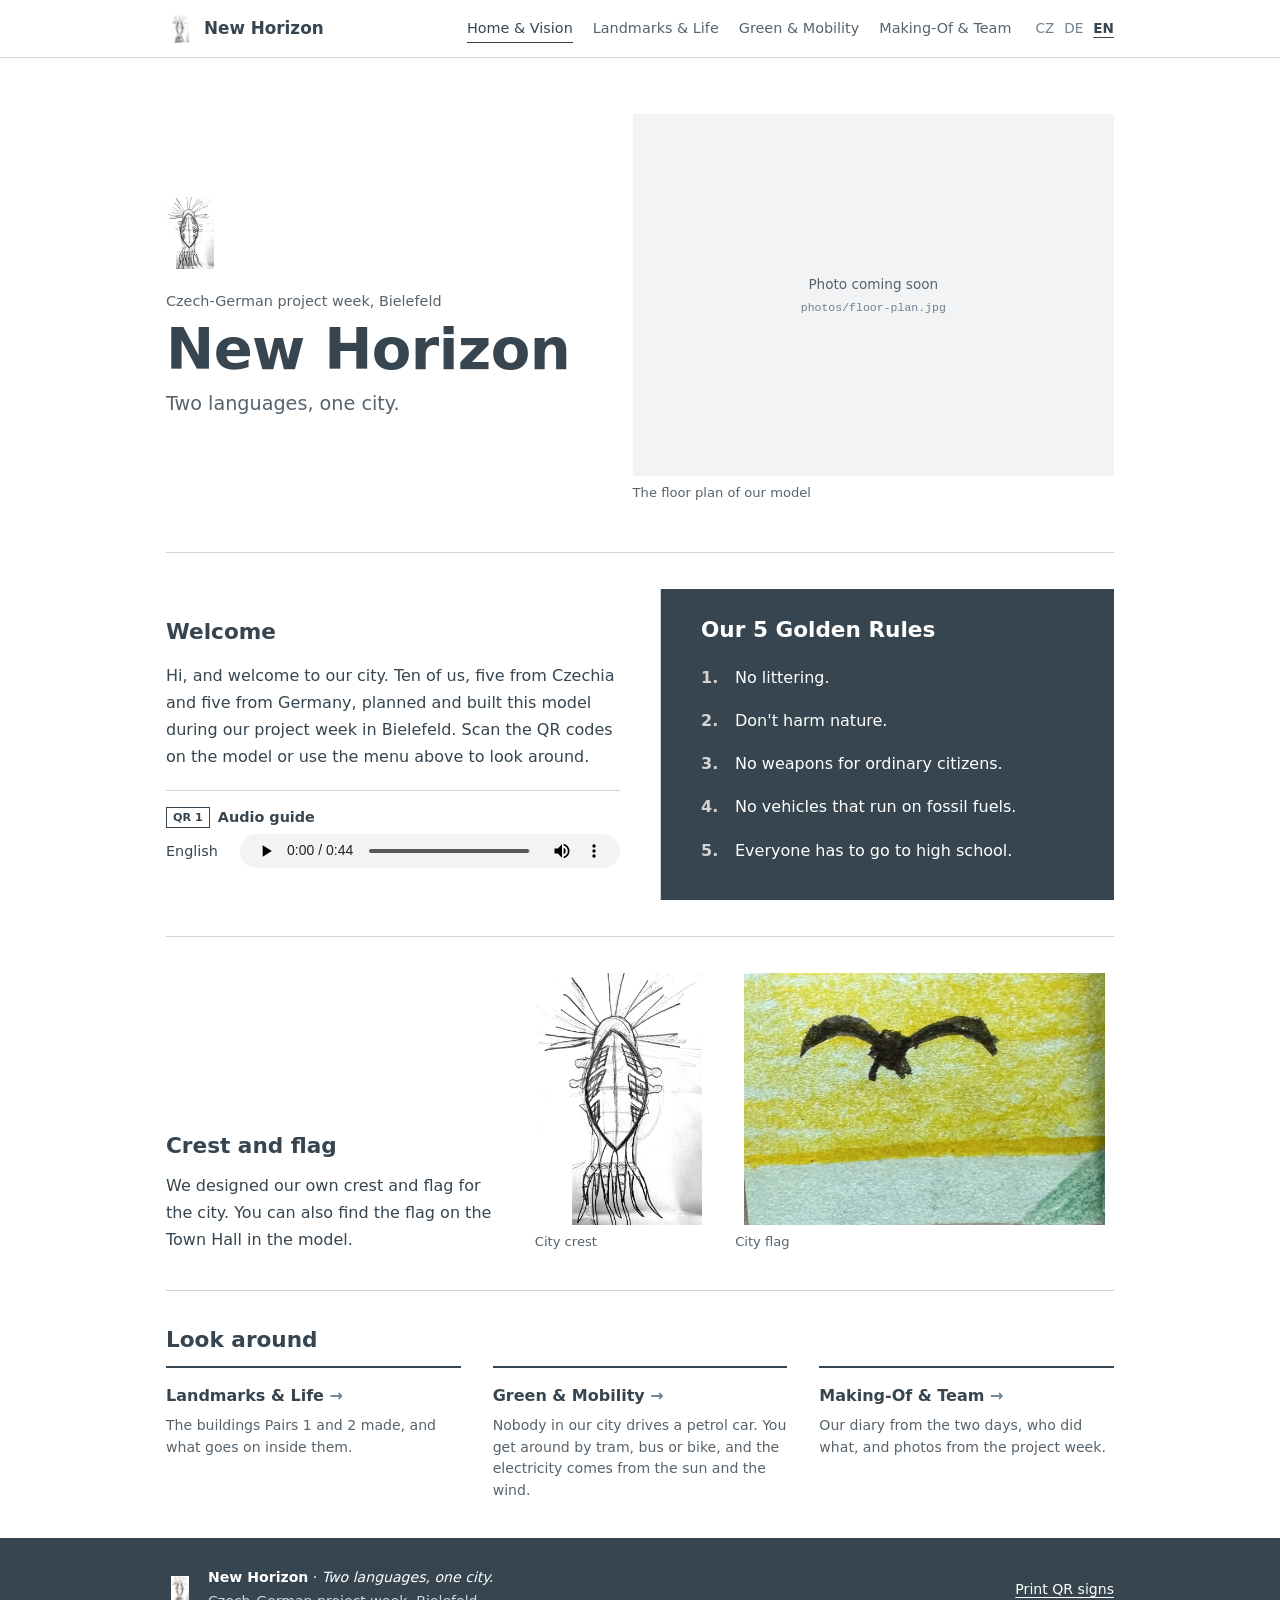
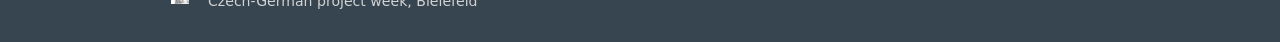
==== commit 5bef8d55: "Add team crest, flag, transit map and a Day 2 progress photo Co-Authored-By: Claude Opus 5.5 <norepl" ====
--- a/index.html
+++ b/index.html
@@ -40,7 +40,7 @@
       <p data-t="home.identity"></p>
     </div>
     <figure class="photo crest-fig" data-photo="photos/crest.png" data-cap="home.crestCap"></figure>
-    <figure class="photo flag-fig" data-photo="photos/flag.png" data-cap="home.flagCap"></figure>
+    <figure class="photo flag-fig" data-photo="photos/flag.jpg" data-cap="home.flagCap"></figure>
   </section>
 
   <section>
--- a/css/style.css
+++ b/css/style.css
@@ -108,10 +108,12 @@
 .rules li::before { content: counter(r) "."; position: absolute; left: 0; top: 8px; font-weight: 700; color: var(--divider); }
 
 /* Identity: text, crest, flag in one row */
-.identity-row { display: grid; grid-template-columns: 1.3fr .7fr 1.05fr; gap: 32px; align-items: end; }
+.identity-row { display: grid; grid-template-columns: 1.2fr .6fr 1.35fr; gap: 32px; align-items: end; }
 .identity-row p { margin: 0; }
-.crest-fig img, .crest-fig .ph { aspect-ratio: 1; object-fit: contain; }
-.flag-fig img, .flag-fig .ph { aspect-ratio: 3/2; object-fit: contain; }
+.identity-row figure.photo img { object-fit: contain; background: var(--contrast); }
+.identity-row .crest-fig img, .identity-row .crest-fig .ph { aspect-ratio: 2/3; }
+.identity-row .flag-fig img, .identity-row .flag-fig .ph { aspect-ratio: 3/2; }
+#transit figure.photo img { aspect-ratio: auto; max-height: 640px; object-fit: contain; }
 @media (max-width: 760px) {
   .identity-row { grid-template-columns: 1fr 1.5fr; gap: 16px; align-items: end; }
   .identity-row > div { grid-column: 1 / -1; }
@@ -153,17 +155,17 @@
 @media (max-width: 760px) { .timeline { grid-template-columns: 1fr; gap: 24px; } }
 
 /* Team */
-.pairs { display: grid; grid-template-columns: repeat(auto-fill, minmax(170px, 1fr)); gap: 24px; }
-.pair { border-top: 2px solid var(--primary); padding-top: 10px; }
+.members { list-style: none; padding: 0; margin: 0; display: grid; grid-template-columns: repeat(5, 1fr); gap: 24px; }
+.pair { border-top: 2px solid var(--primary); padding-top: 10px; font-size: .95rem; }
 .pair-num { font-weight: 700; }
-.pair-role { font-size: .85rem; color: var(--muted); margin: 0 0 8px; line-height: 1.45; min-height: 2.9em; }
-.pair ul { list-style: none; padding: 0; margin: 0; }
-.pair li { display: flex; gap: 8px; align-items: baseline; font-size: .92rem; }
-.tag { font-size: .68rem; font-weight: 700; color: var(--secondary); min-width: 20px; }
+.pair-role { font-size: .85rem; color: var(--muted); margin: 0 0 10px; line-height: 1.45; min-height: 2.9em; }
+.pair .tag { display: inline-block; min-width: 26px; font-size: .68rem; font-weight: 700; color: var(--secondary); }
+@media (max-width: 860px) { .members { grid-template-columns: repeat(2, 1fr); } }
+@media (max-width: 420px) { .members { grid-template-columns: 1fr; } }
 
 /* Gallery */
-.gallery { display: grid; grid-template-columns: repeat(auto-fill, minmax(160px, 1fr)); gap: 6px; }
-.gallery img { width: 100%; aspect-ratio: 1; object-fit: cover; }
+.gallery { display: grid; grid-template-columns: repeat(auto-fill, minmax(260px, 1fr)); gap: 8px; }
+.gallery img { width: 100%; aspect-ratio: 4/3; object-fit: cover; }
 .gallery a:hover img { opacity: .85; }
 .gallery .empty { grid-column: 1 / -1; margin: 0; }
 
